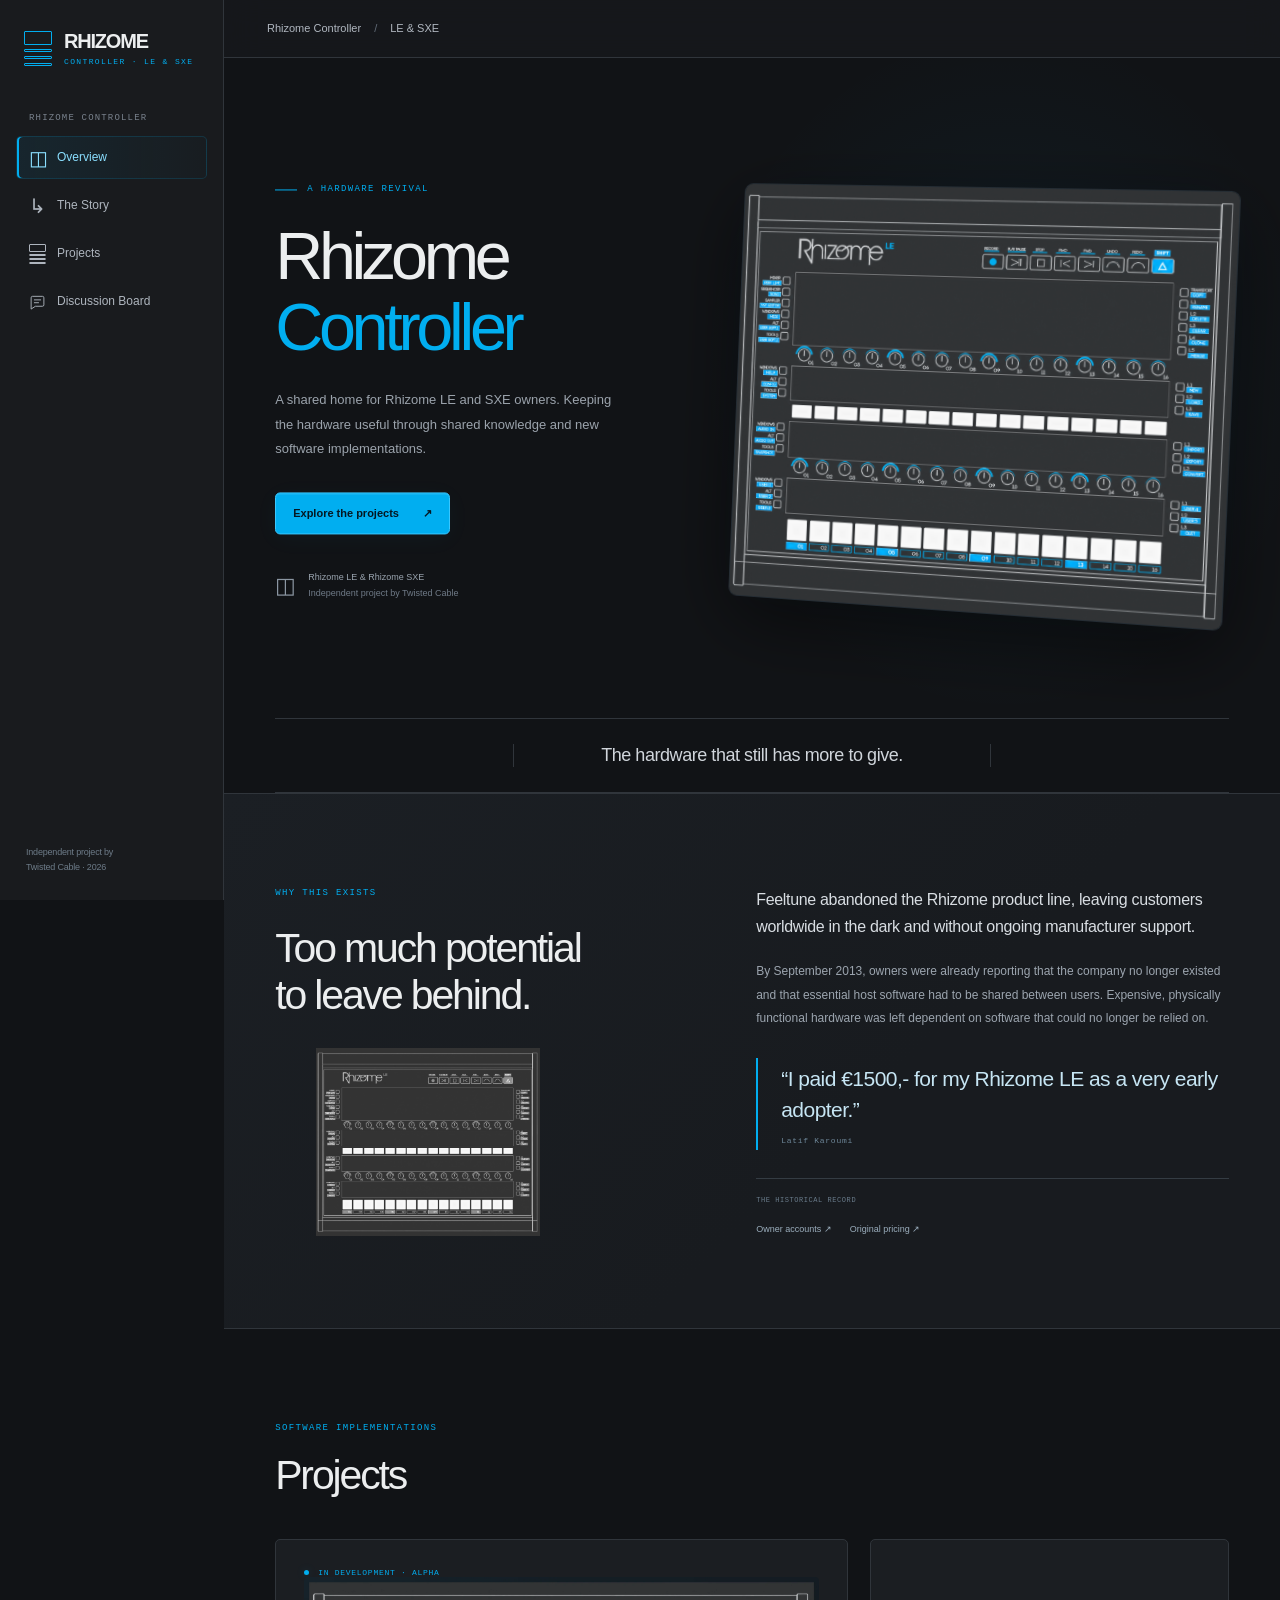
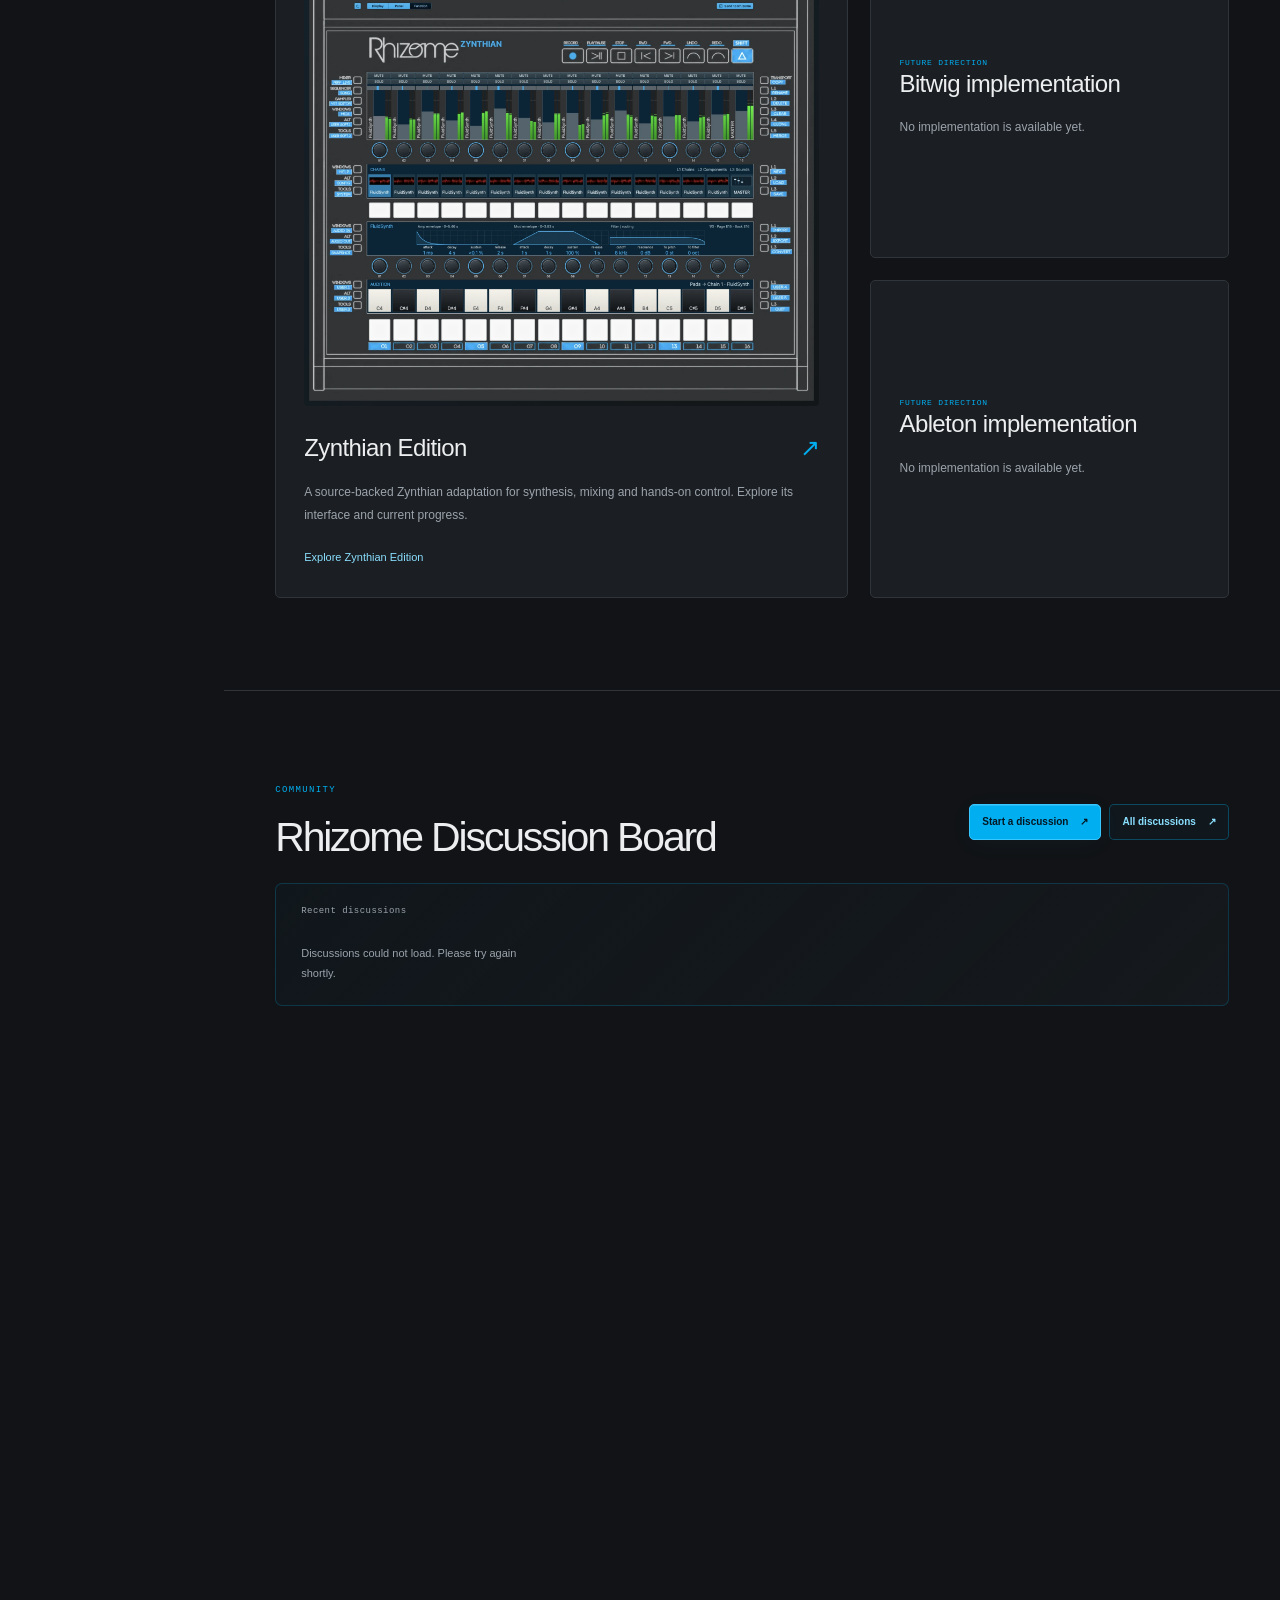
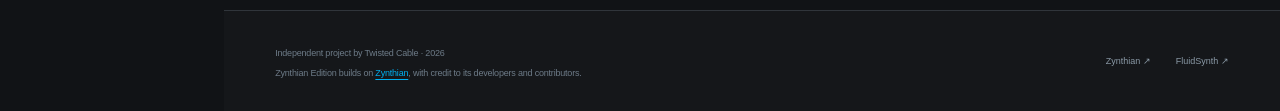
==== website/index.html @ 158aa325 "Publish corrected project and board names" ====
<!doctype html>
<html lang="en">
<head>
  <meta charset="utf-8">
  <meta name="viewport" content="width=device-width, initial-scale=1">
  <meta name="theme-color" content="#17191c">
  <meta name="description" content="A community for Feeltune Rhizome LE and SXE owners: hardware discoveries, discussions and new software projects, starting with Zynthian Edition.">
  <meta name="robots" content="index, follow, max-image-preview:large">
  <meta property="og:title" content="Rhizome Controller · LE &amp; SXE">
  <meta property="og:description" content="A community for Feeltune Rhizome LE and SXE owners: hardware discoveries, discussions and new software projects, starting with Zynthian Edition.">
  <meta property="og:url" content="https://eurikon.github.io/RhizomeController/">
  <meta property="og:site_name" content="Rhizome Controller">
  <meta property="og:type" content="website">
  <meta property="og:locale" content="en_GB">
  <meta property="og:image" content="https://eurikon.github.io/RhizomeController/assets/rhizome-panel-wireframe.png">
  <meta property="og:image:type" content="image/png">
  <meta property="og:image:width" content="1367">
  <meta property="og:image:height" content="1150">
  <meta property="og:image:alt" content="Rhizome LE panel drawing showing its four display windows and physical controls.">
  <meta name="twitter:card" content="summary_large_image">
  <meta name="twitter:title" content="Rhizome Controller · LE &amp; SXE">
  <meta name="twitter:description" content="A community for Feeltune Rhizome LE and SXE owners: hardware discoveries, discussions and new software projects, starting with Zynthian Edition.">
  <meta name="twitter:image" content="https://eurikon.github.io/RhizomeController/assets/rhizome-panel-wireframe.png">
  <meta name="twitter:image:alt" content="Rhizome LE panel drawing showing its four display windows and physical controls.">
  <link rel="canonical" href="https://eurikon.github.io/RhizomeController/">
  <link rel="icon" href="assets/favicon.svg" type="image/svg+xml">
  <link rel="stylesheet" href="site.css?v=compact-threads">
  <script src="site.js?v=community-review-2" defer></script>
  <script src="discussions.js?v=community-theme" defer></script>
  <title>Rhizome Controller | LE &amp; SXE</title>
  <script type="application/ld+json">
{
  "@context": "https://schema.org",
  "@graph": [
    {
      "@type": "Organization",
      "@id": "https://eurikon.github.io/RhizomeController/#publisher",
      "name": "Twisted Cable"
    },
    {
      "@type": "WebSite",
      "@id": "https://eurikon.github.io/RhizomeController/#website",
      "url": "https://eurikon.github.io/RhizomeController/",
      "name": "Rhizome Controller",
      "description": "An independent community for Rhizome LE and SXE owners.",
      "inLanguage": "en",
      "publisher": {
        "@id": "https://eurikon.github.io/RhizomeController/#publisher"
      },
      "sameAs": "https://github.com/Eurikon/RhizomeController"
    },
    {
      "@type": "CollectionPage",
      "@id": "https://eurikon.github.io/RhizomeController/#webpage",
      "url": "https://eurikon.github.io/RhizomeController/",
      "name": "Rhizome Controller · LE & SXE",
      "description": "A community for Feeltune Rhizome LE and SXE owners: hardware discoveries, discussions and new software projects, starting with Zynthian Edition.",
      "inLanguage": "en",
      "isPartOf": {
        "@id": "https://eurikon.github.io/RhizomeController/#website"
      },
      "primaryImageOfPage": {
        "@id": "https://eurikon.github.io/RhizomeController/#primary-image"
      },
      "about": [
        {
          "@type": "Thing",
          "name": "Rhizome LE"
        },
        {
          "@type": "Thing",
          "name": "Rhizome SXE"
        }
      ],
      "hasPart": {
        "@id": "https://eurikon.github.io/RhizomeController/projects/zynthian-edition/#webpage"
      }
    },
    {
      "@type": "ImageObject",
      "@id": "https://eurikon.github.io/RhizomeController/#primary-image",
      "url": "https://eurikon.github.io/RhizomeController/assets/rhizome-panel-wireframe.png",
      "width": 1367,
      "height": 1150,
      "caption": "Rhizome LE panel drawing showing its four display windows and physical controls."
    }
  ]
}
  </script>
</head>
<body>
  <a class="skip-link" href="#content">Skip to content</a>
  <aside class="sidebar">
    <a class="brand" href="#overview" aria-label="Rhizome Controller home">
      <span class="brand-symbol" aria-hidden="true"><i></i><i></i><i></i><i></i></span>
      <span><strong>RHIZOME</strong><small>CONTROLLER · LE &amp; SXE</small></span>
    </a>
    <span class="nav-label">RHIZOME CONTROLLER</span>
    <nav class="navigation" aria-label="Main navigation">
      <a href="#overview" class="active" aria-current="location"><span class="nav-icon" aria-hidden="true">◫</span>Overview</a>
      <a href="#story"><span class="nav-icon" aria-hidden="true">↳</span>The Story</a>
      <a href="#projects"><span class="nav-icon nav-displays" aria-hidden="true"><i></i><i></i><i></i><i></i></span>Projects</a>
      <a href="#discuss"><span class="nav-icon" aria-hidden="true"><svg viewBox="0 0 24 24" width="17" height="20" fill="none" stroke="currentColor" stroke-width="1.3"><path d="M5 4h14a2 2 0 0 1 2 2v10a2 2 0 0 1-2 2H9l-6 4V6a2 2 0 0 1 2-2Z"/><path d="M7 9h10M7 13h7"/></svg></span>Discussion Board</a>
    </nav>
    <div class="sidebar-bottom"><span><small>Independent project by<br>Twisted Cable · 2026</small></span></div>
  </aside>

  <div class="site-body">
    <header class="toolbar"><span class="breadcrumb"><span class="breadcrumb-name">Rhizome Controller</span><span>/</span> LE &amp; SXE</span></header>
    <main id="content">
      <section class="hero section" id="overview" aria-labelledby="hero-title">
        <div class="hero-copy">
          <p class="eyebrow"><span class="short-rule"></span>A HARDWARE REVIVAL</p>
          <h1 id="hero-title">Rhizome<br><span>Controller</span></h1>
          <p class="hero-detail">A shared home for Rhizome LE and SXE owners. Keeping the hardware useful through shared knowledge and new software implementations.</p>
          <div class="hero-actions"><a class="button button-primary" href="#projects">Explore the projects <span aria-hidden="true">↗</span></a></div>
          <div class="hero-platform"><span class="platform-mark" aria-hidden="true">◫</span><span>Rhizome LE &amp; Rhizome SXE<br><small>Independent project by Twisted Cable</small></span></div>
        </div>
        <div class="hero-visual"><div class="visual-orbit" aria-hidden="true"></div>
          <div class="device-shot"><img src="assets/rhizome-panel-wireframe.png" alt="Rhizome LE panel drawing with four display windows and physical controls" width="1367" height="1150" fetchpriority="high"></div>

        </div>
      </section>

      <div class="spec-strip"><div aria-hidden="true"></div><p>The hardware that still has more to give.</p><div aria-hidden="true"></div></div>

      <section class="section story-section" id="story" aria-labelledby="story-title">
        <div class="story-heading"><p class="eyebrow">WHY THIS EXISTS</p><h2 id="story-title">Too much potential<br>to leave behind.</h2><div class="story-wireframe"><img src="assets/rhizome-panel-wireframe.png" alt="Original Rhizome LE panel wireframe drawing" width="1367" height="1150" loading="lazy"></div></div>
        <div class="story-copy">
          <p class="story-lead">Feeltune abandoned the Rhizome product line, leaving customers worldwide in the dark and without ongoing manufacturer support.</p>
          <p>By September 2013, owners were already reporting that the company no longer existed and that essential host software had to be shared between users. Expensive, physically functional hardware was left dependent on software that could no longer be relied on.</p>
          <blockquote><p>“I paid €1500,- for my Rhizome LE as a very early adopter.”</p><cite>Latif Karoumi</cite></blockquote>


          <div class="story-sources"><span>THE HISTORICAL RECORD</span><a href="https://forum.ableton.com/viewtopic.php?t=192301" target="_blank" rel="noopener noreferrer">Owner accounts <span aria-hidden="true">↗</span></a><a href="https://www.synthtopia.com/content/2012/12/07/feeltune-rhizome-price-drops/" target="_blank" rel="noopener noreferrer">Original pricing <span aria-hidden="true">↗</span></a></div>
        </div>
      </section>

      <section class="section" id="projects" aria-labelledby="projects-title">
        <div class="section-heading"><div><p class="eyebrow">SOFTWARE IMPLEMENTATIONS</p><h2 id="projects-title">Projects</h2></div></div>
        <div class="project-cards">
          <a class="project-card current-project" href="projects/zynthian-edition/#overview"><span class="panel-label"><span class="status-dot"></span>IN DEVELOPMENT · ALPHA</span><img src="assets/rhizome-interface.webp" alt="Zynthian Edition interface running on the Rhizome panel" width="1920" height="1600" loading="lazy"><h3>Zynthian Edition <span aria-hidden="true">↗</span></h3><p>A source-backed Zynthian adaptation for synthesis, mixing and hands-on control. Explore its interface and current progress.</p><span class="text-link">Explore Zynthian Edition</span></a>
          <article class="project-card future-project"><span class="panel-label">FUTURE DIRECTION</span><h3>Bitwig implementation</h3><p>No implementation is available yet.</p></article>
          <article class="project-card future-project"><span class="panel-label">FUTURE DIRECTION</span><h3>Ableton implementation</h3><p>No implementation is available yet.</p></article>
        </div>
      </section>





      <section class="section discuss-section" id="discuss" aria-labelledby="discuss-title">
        <div class="section-heading"><div><p class="eyebrow">COMMUNITY</p><h2 id="discuss-title">Rhizome Discussion Board</h2></div><div class="discussion-actions"><a class="button button-primary" href="https://github.com/Eurikon/RhizomeController/discussions/new" target="_blank" rel="noopener noreferrer">Start a discussion <span aria-hidden="true">↗</span></a><a class="button discussion-browse" href="https://github.com/Eurikon/RhizomeController/discussions" target="_blank" rel="noopener noreferrer">All discussions <span aria-hidden="true">↗</span></a></div></div>
        <div class="discussion-panel">
          <aside class="discussion-topics" aria-label="Recent discussions"><h3>Recent discussions</h3><div class="discussion-list" role="group" aria-label="Choose a discussion"></div><p class="discussion-feed-status" role="status">Loading discussions…</p></aside>
          <article class="discussion-view" aria-labelledby="discussion-post-title" hidden>
            <header class="discussion-post-heading"><p class="discussion-category"></p><h3 id="discussion-post-title"></h3><p class="discussion-meta"></p><div class="discussion-post-actions"><button type="button" data-copy-discussion disabled>Copy link</button><a class="discussion-thread-link" href="https://github.com/Eurikon/RhizomeController/discussions/1" target="_blank" rel="noopener noreferrer">View on GitHub <span aria-hidden="true">↗</span></a><span class="discussion-copy-status" role="status" aria-live="polite"></span></div></header>
            <div class="discussion-post-body"></div>
            <p class="discussion-account">Read freely. Sign in with GitHub to comment or react.</p>
            <p class="discussion-status" role="status">Loading comments…</p>
            <div class="discussion-widget" data-discussion-widget hidden><div class="giscus" id="discussion-thread" aria-hidden="true"></div></div>
          </article>
        </div>
      </section>
    </main>
    <footer class="site-footer"><span><small>Independent project by Twisted Cable · 2026</small><small class="upstream-credit">Zynthian Edition builds on <a href="https://zynthian.org/" target="_blank" rel="noopener noreferrer">Zynthian</a>, with credit to its developers and contributors.</small></span><div><a href="https://zynthian.org/" target="_blank" rel="noopener noreferrer">Zynthian ↗</a><a href="https://www.fluidsynth.org/" target="_blank" rel="noopener noreferrer">FluidSynth ↗</a></div></footer>
  </div>
  <dialog class="image-dialog" aria-label="Rhizome LE panel drawing at full resolution"><div class="dialog-toolbar"><span>RHIZOME<sup class="model-mark"> LE</sup> / PANEL</span><button data-close-image aria-label="Close image">Close <span aria-hidden="true">×</span></button></div><div class="dialog-image"><img data-default-src="assets/rhizome-panel-wireframe.png" alt="Rhizome LE panel drawing" width="3840" height="3200"></div><p>Rhizome LE panel drawing</p></dialog>
</body>
</html>
---- website/site.css ----
@charset "UTF-8";
:root {
  color-scheme: dark;
  --blue: #01aef0;
  --blue-soft: #8adfff;
  --background: #111316;
  --sidebar: #191b1e;
  --surface: #1b1e22;
  --text: #eceeef;
  --muted: #9bA3ac;
  --line: #30353b;
  --rail-width: 224px;
  --mono: "SFMono-Regular", Consolas, "Liberation Mono", monospace;
  font: 15px/1.65 -apple-system, BlinkMacSystemFont, "Segoe UI", sans-serif;
  background: var(--background);
  color: var(--text);
  scroll-behavior: smooth;
  --anchor-offset: 73px;
}
* { box-sizing: border-box; }
body { margin: 0; }
a { color: inherit; text-decoration: none; }
button { color: inherit; font: inherit; cursor: pointer; }
button, a { -webkit-tap-highlight-color: transparent; }
button:focus-visible, a:focus-visible, summary:focus-visible { outline: 2px solid var(--blue); outline-offset: 6px; }
img { display: block; max-width: 100%; height: auto; }
p, h1, h2, h3 { margin: 0; }
.model-mark { position: relative; top: -.95em; font-size: max(6px, .4em); line-height: 0; vertical-align: baseline; color: var(--blue); font-weight: 600; letter-spacing: .02em; }
::selection { background: #01aef044; color: white; }
.skip-link { position: fixed; top: 10px; left: 20px; transform: translateY(-200%); z-index: 100; background: var(--blue); color: #06151c; padding: 8px 18px; }
.skip-link:focus { transform: translateY(0); }
.sidebar { position: fixed; inset: 0 auto 0 0; width: var(--rail-width); z-index: 20; background: var(--sidebar); border-right: 1px solid var(--line); display: flex; flex-direction: column; padding: 31px 16px 25px; }
.brand { --brand-height: 35px; display: flex; align-items: center; gap: 12px; padding: 0 8px; }
.brand > span:last-child { display: flex; flex-direction: column; justify-content: space-between; height: var(--brand-height); }
.brand strong { display: block; font-size: 20px; font-weight: 600; letter-spacing: -.06em; line-height: 1; }
.brand small { display: block; color: var(--blue); font: 8px/1 var(--mono); letter-spacing: .17em; }
.brand strong, .brand small { text-box-trim: trim-both; text-box-edge: cap alphabetic; }
.brand-symbol { width: 28px; height: var(--brand-height); display: flex; flex-direction: column; gap: 4px; flex: 0 0 auto; }
.brand-symbol i { height: 3px; border: 1px solid var(--blue); border-radius: 1px; }
.brand-symbol i:first-child { height: 14px; }
.nav-label { margin: 47px 13px 13px; color: #79828d; font: 9px var(--mono); letter-spacing: .13em; }
.navigation { display: flex; flex-direction: column; gap: 5px; }
.navigation a { display: flex; gap: 11px; align-items: center; min-height: 43px; padding: 0 12px; color: #aeb5be; font-size: 12px; border: 1px solid transparent; border-radius: 5px; transition: background .2s, color .2s, border-color .2s; }
.navigation a:hover { background: #ffffff05; color: white; }
.navigation a.active { border-color: #01aef027; background: linear-gradient(90deg, #01aef014, #01aef004); color: var(--blue-soft); box-shadow: inset 2px 0 var(--blue); }
.nav-icon { width: 17px; font-size: 20px; line-height: 1; text-align: center; font-weight: 300; }
.nav-displays { display: flex; flex-direction: column; gap: 2px; height: 20px; flex-shrink: 0; }
.nav-displays i { height: 2px; border: 1px solid currentColor; border-radius: 1px; }
.nav-displays i:first-child { height: 8px; }
.nav-icon svg { display: block; }
.sidebar-bottom { margin: auto 10px 0; padding-top: 25px; color: var(--text); }
.status-dot { display: inline-block; width: 5px; height: 5px; background: var(--blue); border-radius: 50%; flex-shrink: 0; box-shadow: 0 0 8px #01aef030; }
.site-body { margin-left: var(--rail-width); }
.toolbar { height: 58px; display: flex; align-items: center; justify-content: space-between; padding: 0 43px; border-bottom: 1px solid var(--line); background: #17191ce8; backdrop-filter: blur(18px); position: sticky; top: 0; z-index: 15; }
.breadcrumb { display: flex; align-items: center; gap: 13px; color: #b1b8c1; font-size: 11px; }
.breadcrumb > span { color: #626c78; }
.breadcrumb > .breadcrumb-name { color: inherit; white-space: nowrap; }
.preview-label { display: inline-flex; align-items: center; gap: 8px; border: 1px solid #01aef02b; border-radius: 4px; padding: 3px 9px; font: 9px/1.8 var(--mono); color: var(--blue-soft); white-space: nowrap; }
main { max-width: 1640px; margin: 0 auto; }
.section { padding: 92px clamp(32px, 4vw, 84px); scroll-margin-top: calc(var(--anchor-offset) - var(--anchor-inset, 0px)); }
.hero { display: grid; grid-template-columns: .95fr 1.15fr; gap: 30px; align-items: center; min-height: 660px; padding-top: 65px; padding-bottom: 70px; overflow: hidden; }
.hero-copy { transform: translateY(var(--hero-copy-offset, 0px)); }
.eyebrow { display: flex; align-items: center; gap: 10px; color: var(--blue); font: 9px/1.6 var(--mono); letter-spacing: .15em; font-weight: 500; }
.short-rule { width: 22px; height: 1px; background: var(--blue); }
h1 { font-size: clamp(49px, 5.2vw, 89px); font-weight: 520; letter-spacing: -.065em; line-height: 1.07; margin-top: 24px; }
h1 > span { color: var(--blue); }
.hero-detail { margin-top: 25px; color: var(--muted); font-size: 13px; line-height: 1.9; max-width: 340px; }
.hero-actions { display: flex; flex-wrap: wrap; align-items: center; gap: 22px; margin-top: 30px; }
.button { display: inline-flex; align-items: center; justify-content: center; gap: 24px; border-radius: 5px; padding: 11px 17px; font-size: 11px; font-weight: 600; transition: background .2s, box-shadow .2s; }
.button-primary { background: var(--blue); color: #051722; border: 1px solid #39c7ff; box-shadow: inset 0 1px 0 #ffffff22, 0 4px 24px #01aef00b; }
.button-primary:hover { background: #33c3fb; box-shadow: 0 4px 28px #01aef028; }
.hero-platform { display: flex; align-items: center; gap: 12px; color: #9aa4af; font-size: 9px; line-height: 1.7; margin-top: 36px; }
.hero-platform small { color: #6f7a87; font-size: 9px; }
.platform-mark { font-size: 22px; color: #8b96a2; line-height: 1; }
.hero-visual { position: relative; align-self: center; padding: 28px 0 0; min-width: 0; }
.visual-orbit { pointer-events: none; position: absolute; inset: -32% -12%; background: radial-gradient(ellipse at 55% 48%, #01aef010 0, transparent 63%); }
.device-shot { --resting-transform: perspective(1600px) rotateY(-12deg) rotateZ(2.5deg); display: block; width: 100%; border: 1px solid #505b6644; border-radius: 9px; padding: 0; background: #141b20; position: relative; box-shadow: 0 22px 80px #0008, 0 0 45px #01aef007; overflow: hidden; transform: var(--resting-transform); transition: transform .45s, border-color .3s; }
.device-shot:hover { transform: perspective(1600px) rotateY(0deg) rotateZ(0deg); border-color: #01aef060; }
.visual-caption { position: relative; display: flex; justify-content: space-between; align-items: center; margin-top: 26px; padding: 0 7px; font-size: 8px; color: #788491; gap: 12px; }
.capture-tag { display: flex; align-items: center; gap: 7px; font: 7px var(--mono); color: #9ca7b1; letter-spacing: .04em; }
.capture-tag .status-dot { width: 4px; height: 4px; }
.spec-strip { display: grid; grid-template-columns: minmax(0, 1fr) minmax(max-content, 2fr) minmax(0, 1fr); align-items: center; min-height: 75px; margin: 0 clamp(32px, 4vw, 84px); border-block: 1px solid var(--line); }
.spec-strip > div { height: 23px; }
.spec-strip > div:first-child { border-right: 1px solid var(--line); }
.spec-strip > div:last-child { border-left: 1px solid var(--line); }
.spec-strip p { padding-inline: clamp(18px, 2vw, 32px); color: #d0d5db; font-size: clamp(11px, 1.45vw, 18px); letter-spacing: -.025em; text-align: center; white-space: nowrap; }
.section-heading { display: flex; align-items: end; justify-content: space-between; gap: 35px; margin-bottom: 40px; }
h2 { font-size: clamp(30px, 3.2vw, 47px); letter-spacing: -.052em; line-height: 1.15; font-weight: 500; margin-top: 16px; }
.section-heading > p { font-size: 11px; color: #8c97a3; line-height: 1.9; max-width: 265px; }
.interface-layout { display: grid; grid-template-columns: 1.35fr 1fr; gap: 38px; align-items: center; }
.interface-image { padding: 14px; border: 1px solid #3b4651; border-radius: 9px; background: linear-gradient(140deg, #21282f, #13171b); box-shadow: 0 16px 50px #0004; }
.interface-image button { display: block; position: relative; width: 100%; background: none; border: 0; padding: 0; }
.interface-shot { display: block; position: relative; overflow: hidden; border-radius: 3px; }
.interface-dimmer { position: absolute; inset: 0; width: 100%; height: 100%; fill: #080c10; opacity: .76; pointer-events: none; }
.interface-dimmer[hidden] { display: none; }
.expand-label { display: flex; justify-content: space-between; align-items: center; color: #9ba9b7; font: 8px var(--mono); padding: 13px 0 0; }
.expand-label > span { color: var(--blue); font-size: 15px; }
.display-list { display: flex; flex-direction: column; gap: 8px; }
.display-choice { display: block; width: 100%; padding: 16px 18px; text-align: left; border: 1px solid var(--line); border-radius: 4px; background: transparent; transition: border-color .2s, background .2s; }
.display-choice:hover { border-color: #62798c; background: #ffffff03; }
.display-choice[aria-pressed="true"] { border-color: var(--blue); background: linear-gradient(100deg, #01aef011, #01aef003); }
.display-title { display: block; font-size: 17px; letter-spacing: -.025em; font-weight: 500; line-height: 1.4; }
.display-choice[aria-pressed="true"] .display-title { color: var(--blue-soft); }
h3 { font-size: 17px; letter-spacing: -.025em; font-weight: 500; line-height: 1.4; }
.display-copy { display: block; color: #8d99a5; font-size: 11px; line-height: 1.8; margin: 7px 0 10px; }
.detail-label { font: 7px/1.6 var(--mono); letter-spacing: .08em; color: #647a8d; }
.foundation-note { display: flex; gap: 20px; align-items: center; border: 1px solid #01aef023; background: linear-gradient(90deg, #01aef009, transparent); padding: 20px 25px; border-radius: 5px; margin-top: 34px; }
.foundation-symbol { font-size: 30px; font-weight: 300; color: var(--blue); }
.foundation-note p { color: #8d9aa6; font-size: 11px; line-height: 1.9; }
.foundation-note strong { color: #cbd4dc; font-weight: 500; }
.story-section { background: linear-gradient(135deg, #1b1f24, #181b1f 60%); border-block: 1px solid var(--line); display: grid; grid-template-columns: 1fr 1.15fr; gap: 70px; }
.story-heading { display: flex; flex-direction: column; width: fit-content; max-width: 100%; justify-self: start; min-width: 0; min-height: 0; }
.story-heading h2 { margin-top: 25px; }
.story-wireframe { position: relative; flex: 1 1 0; min-height: 0; margin-top: 28px; }
.story-wireframe img { position: absolute; inset: 0; width: 100%; height: 100%; object-fit: contain; filter: grayscale(1); }
.story-date { display: block; color: #667583; font: 8px var(--mono); letter-spacing: .06em; margin-top: 32px; }
.story-copy > p { font-size: 12px; color: #9ca5af; line-height: 1.95; margin-top: 20px; }
.story-copy > p.story-lead { margin-top: 0; font-size: 16px; color: #d8dde2; line-height: 1.7; letter-spacing: -.02em; }
blockquote { margin: 27px 0; padding: 5px 0 5px 23px; border-left: 2px solid var(--blue); }
blockquote p { font-size: 21px; color: #c6e5f3; letter-spacing: -.025em; line-height: 1.5; }
blockquote cite { display: block; color: #6e8799; font: 8px var(--mono); letter-spacing: .09em; margin-top: 10px; font-style: normal; }
.story-sources { margin-top: 28px; display: flex; gap: 18px; flex-wrap: wrap; align-items: center; border-top: 1px solid #343c43; padding-top: 17px; }
.story-sources > span { color: #697b8a; font: 7px var(--mono); width: 100%; letter-spacing: .08em; }
.story-sources a { color: #9baebd; font-size: 9px; }
.story-sources a:hover { color: var(--blue); }
main > .section:last-child { min-height: calc(100dvh - var(--anchor-offset) + var(--anchor-inset, 0px)); }
.status-section .section-heading { align-items: center; }
.status-grid { display: grid; grid-template-columns: 1fr 1fr; gap: 20px; }
.status-panel { padding: 29px 30px 24px; border: 1px solid #01aef036; border-radius: 7px; background: linear-gradient(135deg, #01aef007, #1a1e2280); }
.panel-label { display: flex; align-items: center; gap: 9px; color: var(--blue); font: 8px var(--mono); letter-spacing: .09em; }
.status-panel ul { padding: 0; margin: 19px 0 0; list-style: none; }
.status-panel li { border-bottom: 1px solid #ffffff09; padding: 9px 0; color: #9eabb7; font-size: 11px; }
.status-panel li:last-child { border: 0; }
.next-panel { border-color: #343d46; background: #1b1e2250; }
.next-panel .panel-label { color: #8293a1; }
.outline-dot { display: inline-block; width: 5px; height: 5px; border: 1px solid #7a8c9c; border-radius: 50%; }
.development-details { margin: 22px 0 0; padding: 0 30px; }
.development-details h3 { padding: 20px 0; font-size: 12px; font-weight: 400; letter-spacing: normal; color: #adb8c3; }
summary { cursor: pointer; list-style: none; display: flex; justify-content: space-between; align-items: center; padding: 20px 0; font-size: 12px; color: #adb8c3; gap: 20px; }
summary::-webkit-details-marker { display: none; }
summary > span { color: var(--blue); font-size: 19px; transition: transform .2s; }
details[open] summary > span { transform: rotate(45deg); }
details > div, .development-details > div { padding: 0 35px 23px 0; color: #8c9aa7; font-size: 11px; max-width: 760px; }
details > div p + p, .development-details > div p + p { margin-top: 12px; }
.inside-section { border-top: 1px solid var(--line); }
.inside-grid { display: grid; grid-template-columns: repeat(3, minmax(0, 1fr)); gap: 20px; }
.inside-photo { min-width: 0; margin: 0; overflow: hidden; border: 1px solid #35414c; border-radius: 7px; background: #171c21; }
.inside-photo button { display: block; width: 100%; padding: 0; border: 0; background: #0e1419; cursor: zoom-in; }
.inside-photo button:focus-visible { outline-offset: -3px; }
.inside-photo img { width: 100%; aspect-ratio: 4 / 3; object-fit: contain; }
.inside-photo figcaption { padding: 16px 18px; }
.inside-photo h3 { font-size: 14px; }
.inside-photo p { margin-top: 6px; color: #8c9aa7; font-size: 11px; }
.discuss-section { border-top: 1px solid var(--line); }
.discuss-section .section-heading { align-items: center; margin-bottom: 22px; }
.discussion-actions { display: flex; flex-wrap: wrap; align-items: center; gap: 8px; }
.discussion-actions .button { padding: 9px 12px; font-size: 10px; gap: 12px; }
.discussion-browse { border: 1px solid #01aef052; background: #01aef009; color: var(--blue-soft); white-space: nowrap; }
.discussion-browse:hover { background: #01aef018; }
.discussion-panel { display: grid; grid-template-columns: minmax(180px, .65fr) minmax(0, 1.7fr); gap: 28px; min-width: 0; padding: 22px 25px; border: 1px solid #01aef036; border-radius: 7px; background: linear-gradient(135deg, #01aef007, #1a1e2280); }
.discussion-topics { min-width: 0; }
.discussion-topics > h3 { color: #9ba3ac; font: 9px var(--mono); letter-spacing: .05em; margin-bottom: 12px; }
.discussion-list { display: flex; flex-direction: column; gap: 5px; }
.discussion-choice { width: 100%; padding: 10px 12px; border: 1px solid var(--line); border-radius: 5px; background: transparent; text-align: left; overflow-wrap: anywhere; }
.discussion-choice:hover { border-color: #62798c; background: #ffffff03; }
.discussion-choice[aria-pressed="true"] { border-color: var(--blue); background: linear-gradient(100deg, #01aef011, #01aef003); }
.discussion-choice-title { display: block; color: #cbd4dc; font-size: 12px; line-height: 1.6; }
.discussion-choice[aria-pressed="true"] .discussion-choice-title { color: var(--blue-soft); }
.discussion-choice-meta { display: flex; flex-wrap: wrap; justify-content: space-between; gap: 4px 8px; color: #8293a1; font-size: 9px; margin-top: 6px; }
.discussion-choice-category { color: var(--blue-soft); }
.discussion-choice-date { color: #788694; font: 8px/1.7 var(--mono); white-space: nowrap; }
.discussion-feed-status a { color: var(--blue-soft); text-decoration: underline; text-underline-offset: 3px; }
.discussion-feed-status { color: var(--muted); font-size: 11px; line-height: 1.8; margin-top: 16px; }
.discussion-view { min-width: 0; border-left: 1px solid var(--line); padding-left: 28px; }
.discussion-category { color: var(--blue); font: 9px var(--mono); letter-spacing: .04em; }
.discussion-post-heading h3 { font-size: 23px; line-height: 1.4; margin-top: 10px; overflow-wrap: anywhere; }
.discussion-post-actions { display: flex; align-items: center; flex-wrap: wrap; gap: 8px 15px; margin-top: 13px; }
.discussion-post-actions button { border: 1px solid #01aef044; background: #01aef009; border-radius: 4px; padding: 5px 9px; color: var(--blue-soft); font-size: 10px; }
.discussion-post-actions button:hover { background: #01aef018; }
.discussion-copy-status { color: #8293a1; font-size: 9px; }
.discussion-meta { font-size: 10px; color: #8293a1; margin-top: 10px; }
.discussion-post-body { margin: 20px 0 24px; font-size: 13px; line-height: 1.85; color: #b8c1cb; overflow-wrap: anywhere; }
.discussion-post-body > :first-child { margin-top: 0; }
.discussion-post-body p, .discussion-post-body ul, .discussion-post-body ol, .discussion-post-body pre, .discussion-post-body blockquote, .discussion-post-body details, .discussion-post-body table { margin: 15px 0; }
.discussion-post-body h1, .discussion-post-body h2, .discussion-post-body h3, .discussion-post-body h4, .discussion-post-body h5, .discussion-post-body h6 { color: #eceeef; font-size: 17px; line-height: 1.5; letter-spacing: -.02em; margin: 22px 0 10px; }
.discussion-post-body a { color: var(--blue-soft); text-decoration: underline; text-underline-offset: 3px; }
.discussion-post-body img { height: auto; max-width: 100%; border-radius: 4px; }
.discussion-post-body pre { overflow-x: auto; padding: 13px 15px; border: 1px solid var(--line); border-radius: 5px; background: #111316; }
.discussion-post-body code, .discussion-post-body kbd { font: 11px/1.7 var(--mono); }
.discussion-post-body blockquote { padding: 4px 0 4px 18px; }
.discussion-post-body blockquote p { font-size: inherit; color: inherit; letter-spacing: normal; }
.discussion-post-body table { display: block; overflow-x: auto; border-collapse: collapse; }
.discussion-post-body th, .discussion-post-body td { padding: 8px 12px; border: 1px solid var(--line); }
.discussion-post-body hr { border: 0; border-top: 1px solid var(--line); margin: 22px 0; }
.discussion-post-body summary { padding: 10px 0; }
.discussion-account { color: #8c9aa7; font-size: 11px; padding: 12px 0; border-block: 1px solid var(--line); }
.discussion-status { color: #adb8c3; font-size: 12px; padding: 25px 0; }
.discussion-widget { min-height: 280px; margin: 22px 0; }
.discussion-widget[hidden] { display: none; }
.discussion-widget .giscus { visibility: hidden; }
.discussion-widget[data-ready] .giscus { visibility: visible; }
.discussion-widget .giscus-frame { width: 100%; border: 0; }
.discussion-thread-link { display: inline-flex; align-items: center; gap: 12px; color: var(--blue-soft); font-size: 10px; }
.discussion-thread-link:hover { color: var(--blue); }
.upstream-credit a { color: var(--blue); text-decoration: underline; text-underline-offset: 3px; }
.site-footer { padding: 30px clamp(32px, 4vw, 84px); display: flex; justify-content: space-between; align-items: center; gap: 30px; border-top: 1px solid var(--line); background: #15171a; }
.site-footer > span, .sidebar-bottom > span { display: block; font-size: 10px; font-weight: 500; letter-spacing: -.02em; }
.site-footer b, .sidebar-bottom b { font: 7px var(--mono); color: var(--blue); letter-spacing: .05em; margin-left: 5px; }
.site-footer small, .sidebar-bottom small { display: block; font-size: 9px; color: #6d7b88; font-weight: 400; margin-top: 5px; }
.site-footer > div { display: flex; flex-wrap: wrap; gap: 25px; color: #8a99a6; font-size: 9px; }
.site-footer a:hover { color: var(--blue); }
.image-dialog { width: min(96vw, 1800px); max-width: none; max-height: 96dvh; background: #13171c; color: var(--text); border: 1px solid #405361; border-radius: 8px; padding: 0; box-shadow: 0 30px 100px #000b; }
.image-dialog::backdrop { background: #060a0eef; backdrop-filter: blur(10px); }
.dialog-toolbar { display: flex; justify-content: space-between; align-items: center; padding: 11px 20px; border-bottom: 1px solid #33404b; gap: 15px; }
.dialog-toolbar > span { font: 8px var(--mono); letter-spacing: .08em; color: #839bab; }
.dialog-toolbar button { display: inline-flex; gap: 14px; align-items: center; background: none; border: 0; color: #a8bac7; padding: 3px 0; font-size: 10px; }
.dialog-toolbar button > span { font-size: 20px; color: var(--blue); }
.dialog-image { max-height: calc(96dvh - 100px); overflow: auto; display: flex; justify-content: center; }
.dialog-image img { max-height: calc(96dvh - 100px); width: auto; object-fit: contain; }
.image-dialog > p { color: #6f8798; font: 8px/1.8 var(--mono); text-align: center; padding: 10px 15px; }
body.image-open { overflow: hidden; }
@media (min-width: 1700px) { .hero { min-height: 780px; } }
@media (max-width: 1180px) {
  :root { --rail-width: 196px; }
  .brand { gap: 9px; padding-inline: 2px; }
  .brand strong { font-size: 18px; }
  .brand small { font-size: 7px; }
  .sidebar { padding-inline: 12px; }
  .navigation a { font-size: 11px; padding-inline: 9px; gap: 9px; }
  .toolbar { padding-inline: 32px; }
  .hero { gap: 20px; min-height: 600px; }
  .hero-detail { font-size: 12px; }
  .hero-actions { gap: 18px; }
  .spec-strip { min-height: 72px; }
  .spec-strip > div { height: 20px; }
  .interface-layout { gap: 25px; }
  .display-choice { padding: 13px 15px; }
  .display-title { font-size: 15px; }
  .display-copy { font-size: 10px; }
  .story-section { gap: 40px; }
  .inside-grid { grid-template-columns: repeat(2, minmax(0, 1fr)); }
}
@media (max-width: 900px) {
  :root { --anchor-offset: 114px; }
  .sidebar { position: sticky; top: 0; width: 100%; height: auto; padding: 17px 24px 0; z-index: 30; border-right: 0; border-bottom: 1px solid var(--line); background: #191b1ef5; backdrop-filter: blur(18px); }
  .brand { --brand-height: 31px; padding: 0; gap: 11px; }
  .brand-symbol { width: 25px; gap: 3px; }
  .brand-symbol i:first-child { height: 13px; }
  .brand strong { font-size: 18px; }
  .brand small { font-size: 7px; }
  .nav-label, .sidebar-bottom, .nav-icon { display: none; }
  .navigation { flex-direction: row; gap: 20px; overflow: auto; margin-top: 13px; scrollbar-width: none; }
  .navigation a { border: 0; border-radius: 0; padding: 11px 0; font-size: 10px; min-height: 0; flex-shrink: 0; }
  .navigation a.active { background: none; box-shadow: inset 0 -2px var(--blue); }
  .site-body { margin: 0; }
  .toolbar { position: static; height: 43px; padding-inline: 26px; background: #15171a; }
  .breadcrumb { font-size: 9px; }
  .preview-label { font-size: 7px; }
  .hero { min-height: 590px; grid-template-columns: 1fr 1.12fr; padding-top: 45px; padding-bottom: 50px; }
  h1 { font-size: 62px; }
  .section { padding-inline: 30px; }
  .spec-strip { margin-inline: 30px; }
  .interface-layout { grid-template-columns: 1.25fr 1fr; }
  .hero-visual { padding-top: 0; }
  .hero-platform { margin-top: 25px; }
  .visual-caption { font-size: 7px; }
  .capture-tag { font-size: 6px; }
  .hero-actions { gap: 20px; }
  .button { padding: 10px 13px; gap: 17px; }
  .story-section { gap: 35px; }
  .site-footer { padding-inline: 30px; }
}
@media (max-width: 650px) {
  .sidebar { padding-inline: 20px; }
  .navigation { gap: 19px; }
  .navigation a { font-size: 9px; }
  .toolbar { padding-inline: 21px; }
  .hero { display: flex; flex-direction: column; align-items: stretch; gap: 40px; padding: 44px 25px 35px; }
  .hero-copy { transform: none; }
  .eyebrow { font-size: 8px; }
  h1 { font-size: clamp(51px, 13.9vw, 80px); margin-top: 20px; }
  .hero-detail { max-width: 410px; font-size: 12px; }
  .hero-actions { margin-top: 24px; gap: 23px; }
  .button { font-size: 10px; padding: 11px 14px; }
  .hero-platform { font-size: 8px; margin-top: 25px; }
  .hero-platform small { font-size: 8px; }
  .hero-visual { max-width: 530px; width: 100%; margin-inline: auto; padding-inline: 3px; }
  .device-shot { transform: none; border-color: #465665; }
  .device-shot:hover { transform: none; }
  .visual-caption { margin-top: 15px; padding-inline: 0; font-size: 7px; }
  .capture-tag { font-size: 6px; }
  .spec-strip { min-height: 141px; margin: 0 25px; }
  .spec-strip > div { height: 25px; }
  .section { padding: 65px 25px; }
  .hero.section { padding-top: 44px; padding-bottom: 35px; }
  .section-heading { display: block; margin-bottom: 28px; }
  h2 { font-size: 34px; margin-top: 15px; }
  .section-heading > p { font-size: 11px; margin-top: 19px; }
  .interface-layout { display: flex; flex-direction: column; gap: 30px; }
  .interface-image { padding: 10px; }
  .display-choice { padding: 18px; }
  .display-title { font-size: 17px; }
  .display-copy { font-size: 12px; }
  .detail-label { font-size: 7px; }
  .foundation-note { align-items: start; gap: 15px; padding: 18px; margin-top: 28px; }
  .foundation-symbol { font-size: 23px; line-height: 1.5; }
  .foundation-note p { font-size: 10px; }
  .story-section { display: block; }
  .story-wireframe { flex: none; aspect-ratio: 1367 / 1150; }
  .story-date { margin-top: 23px; }
  .story-copy { margin-top: 35px; }
  .story-copy > p { font-size: 12px; }
  .story-copy > p.story-lead { font-size: 16px; }
  blockquote p { font-size: 22px; }
  .status-section .section-heading > .preview-label { margin-top: 22px; }
  .status-grid { grid-template-columns: 1fr; gap: 16px; }
  .inside-grid { grid-template-columns: 1fr; }
  .discuss-section .discussion-actions { margin-top: 22px; }
  .discussion-panel { padding: 22px 18px; }
  .discussion-panel { grid-template-columns: 1fr; gap: 26px; }
  .discussion-view { border-left: 0; border-top: 1px solid var(--line); padding: 25px 0 0; }
  .status-panel { padding: 27px 24px 20px; }
  .development-details { padding: 0 24px; }
  .status-panel li { font-size: 11px; }
  .site-footer { padding: 27px 25px; align-items: start; flex-direction: column; gap: 22px; }
  .site-footer > div { gap: 25px; }
  .dialog-toolbar { padding-inline: 12px; }
  .dialog-toolbar > span { font-size: 7px; }
  .image-dialog > p { font-size: 7px; }
}
@media (prefers-reduced-motion: reduce) {
  :root { scroll-behavior: auto; }
  *, *::before, *::after { transition: none !important; animation: none !important; }
}

.hardware-cards { display: grid; grid-template-columns: repeat(2, minmax(0, 1fr)); gap: 22px; }
.hardware-cards h3 { font-size: 28px; margin-bottom: 18px; }
.hardware-cards p, .project-card p { color: var(--muted); font-size: 12px; line-height: 1.9; }
.hardware-cards .card-note { margin-top: 18px; font-size: 10px; }
.text-link { display: inline-block; color: var(--blue-soft); font-size: 11px; margin-top: 22px; }
.project-cards { display: grid; grid-template-columns: minmax(0, 1.6fr) minmax(0, 1fr); gap: 22px; }
.project-card { border: 1px solid var(--line); background: var(--surface); padding: 28px; border-radius: 5px; }
.project-card h3 { font-size: 24px; margin-bottom: 16px; }
.project-card h3 span { color: var(--blue); float: right; }
.current-project { grid-row: span 2; transition: border-color .2s; }
.current-project:hover { border-color: var(--blue); }
.current-project img { margin-bottom: 25px; border-radius: 4px; }
.future-project { display: flex; flex-direction: column; justify-content: center; }
@media (max-width: 650px) {
  .hardware-cards, .project-cards { grid-template-columns: minmax(0, 1fr); }
  .current-project { grid-row: auto; }
  .project-card { padding: 24px; }
}
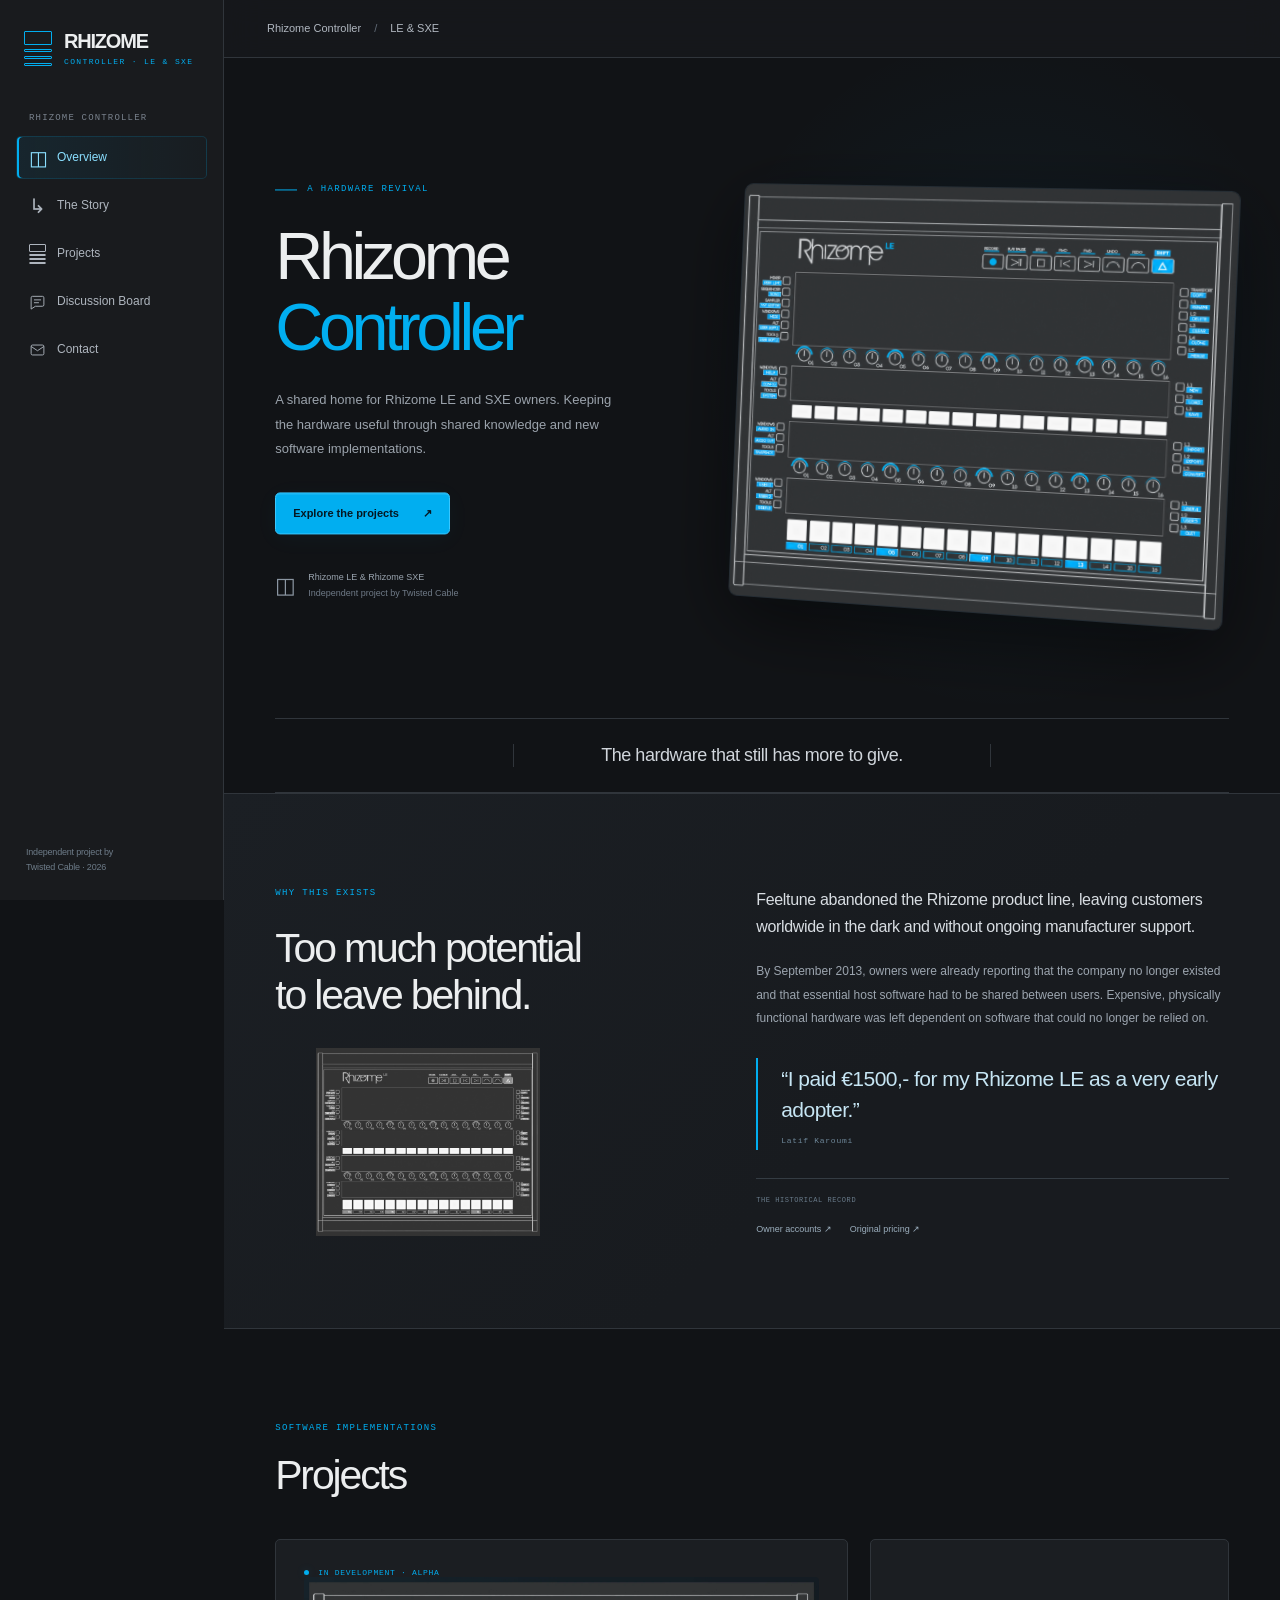
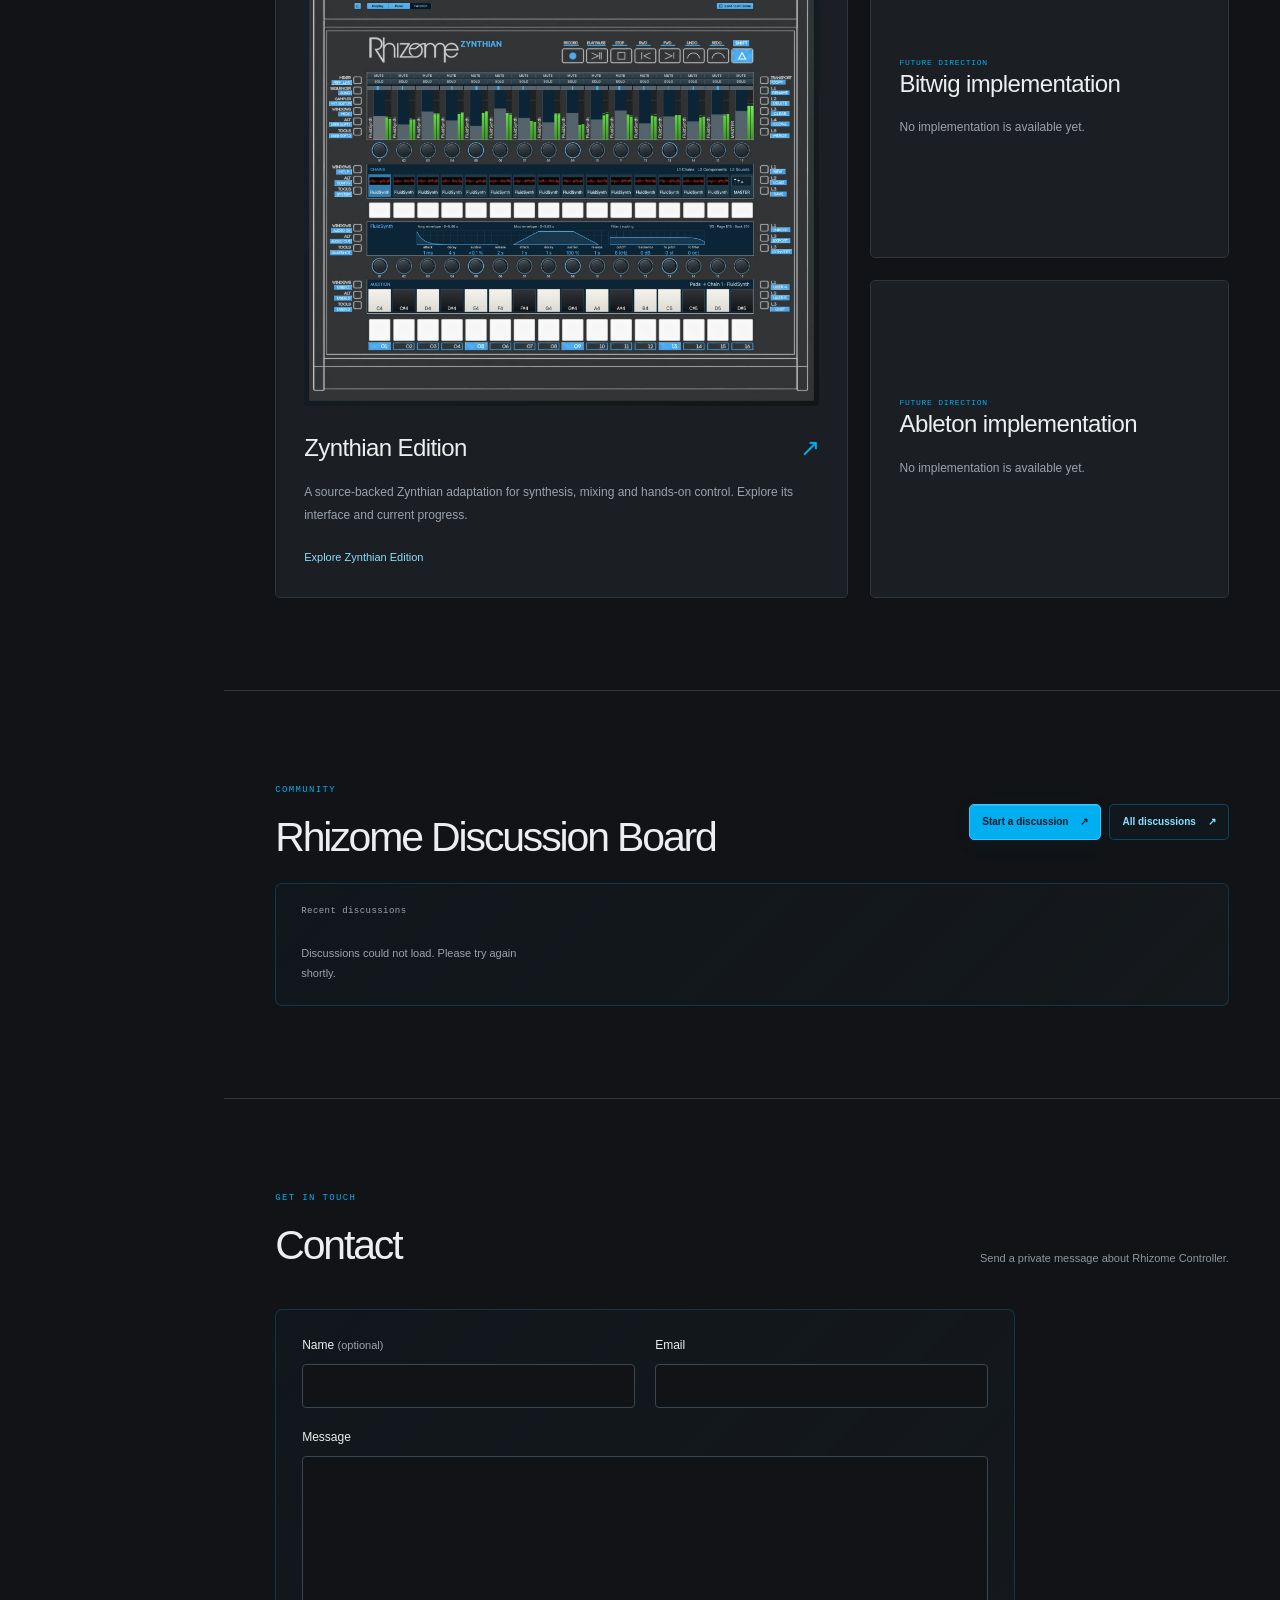
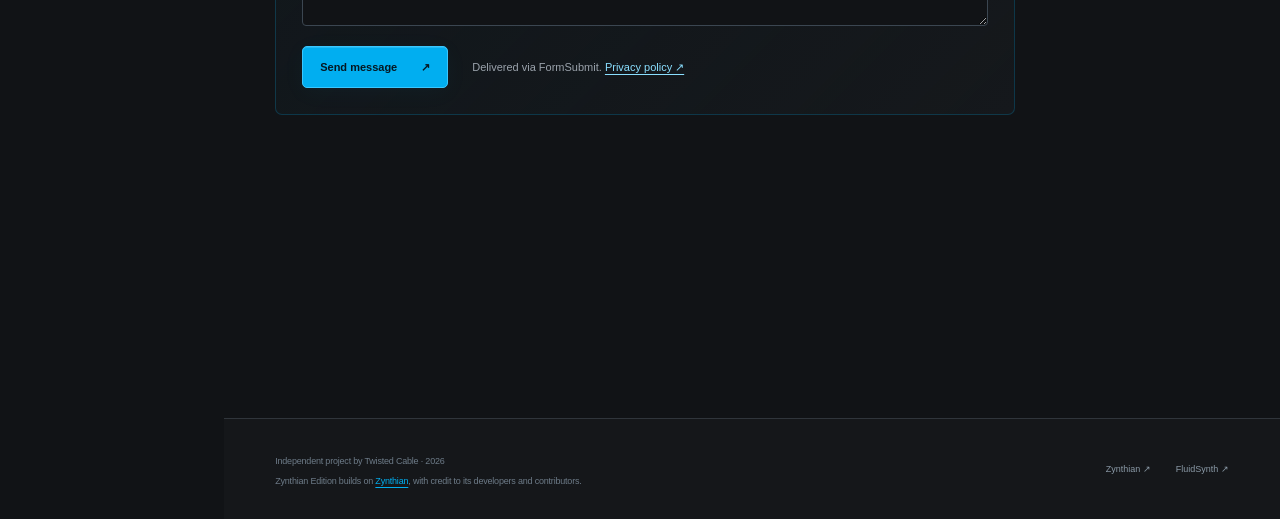
==== commit c58e36de: "Add contact form below discussion board" ====
--- a/website/index.html
+++ b/website/index.html
@@ -24,8 +24,8 @@
   <meta name="twitter:image:alt" content="Rhizome LE panel drawing showing its four display windows and physical controls.">
   <link rel="canonical" href="https://eurikon.github.io/RhizomeController/">
   <link rel="icon" href="assets/favicon.svg" type="image/svg+xml">
-  <link rel="stylesheet" href="site.css?v=compact-threads">
-  <script src="site.js?v=community-review-2" defer></script>
+  <link rel="stylesheet" href="site.css?v=contact-form">
+  <script src="site.js?v=contact-form" defer></script>
   <script src="discussions.js?v=community-theme" defer></script>
   <title>Rhizome Controller | LE &amp; SXE</title>
   <script type="application/ld+json">
@@ -101,6 +101,7 @@
       <a href="#story"><span class="nav-icon" aria-hidden="true">↳</span>The Story</a>
       <a href="#projects"><span class="nav-icon nav-displays" aria-hidden="true"><i></i><i></i><i></i><i></i></span>Projects</a>
       <a href="#discuss"><span class="nav-icon" aria-hidden="true"><svg viewBox="0 0 24 24" width="17" height="20" fill="none" stroke="currentColor" stroke-width="1.3"><path d="M5 4h14a2 2 0 0 1 2 2v10a2 2 0 0 1-2 2H9l-6 4V6a2 2 0 0 1 2-2Z"/><path d="M7 9h10M7 13h7"/></svg></span>Discussion Board</a>
+      <a href="#contact"><span class="nav-icon" aria-hidden="true"><svg viewBox="0 0 24 24" width="17" height="20" fill="none" stroke="currentColor" stroke-width="1.3"><rect x="3" y="5" width="18" height="14" rx="2"/><path d="m3 7 9 6 9-6"/></svg></span>Contact</a>
     </nav>
     <div class="sidebar-bottom"><span><small>Independent project by<br>Twisted Cable · 2026</small></span></div>
   </aside>
@@ -162,6 +163,23 @@
           </article>
         </div>
       </section>
+      <section class="section contact-section" id="contact" aria-labelledby="contact-title">
+        <div class="section-heading"><div><p class="eyebrow">GET IN TOUCH</p><h2 id="contact-title">Contact</h2></div><p>Send a private message about Rhizome Controller.</p></div>
+        <form class="contact-form" action="https://formsubmit.co/putt-tall-catnap@duck.com" method="POST">
+          <input type="hidden" name="_subject" value="Rhizome Controller — contact">
+          <input type="hidden" name="_next" value="https://eurikon.github.io/RhizomeController/?contact=sent#contact">
+          <input type="hidden" name="_url" value="https://eurikon.github.io/RhizomeController/#contact">
+          <input type="hidden" name="_captcha" value="true">
+          <input class="contact-trap" type="text" name="_honey" autocomplete="off" tabindex="-1" aria-hidden="true">
+          <div class="contact-fields">
+            <label class="contact-field" for="contact-name"><span>Name <small>(optional)</small></span><input id="contact-name" type="text" name="name" autocomplete="name" maxlength="100"></label>
+            <label class="contact-field" for="contact-email"><span>Email</span><input id="contact-email" type="email" name="email" autocomplete="email" maxlength="254" required></label>
+          </div>
+          <label class="contact-field" for="contact-message"><span>Message</span><textarea id="contact-message" name="message" rows="7" minlength="10" maxlength="5000" required></textarea></label>
+          <div class="contact-footer"><button class="button button-primary" type="submit">Send message <span aria-hidden="true">↗</span></button><p>Delivered via FormSubmit. <a href="https://formsubmit.co/privacy.pdf" target="_blank" rel="noopener noreferrer">Privacy policy ↗</a></p></div>
+          <p class="contact-status" role="status" hidden>Thank you. Your message has been submitted.</p>
+        </form>
+      </section>
     </main>
     <footer class="site-footer"><span><small>Independent project by Twisted Cable · 2026</small><small class="upstream-credit">Zynthian Edition builds on <a href="https://zynthian.org/" target="_blank" rel="noopener noreferrer">Zynthian</a>, with credit to its developers and contributors.</small></span><div><a href="https://zynthian.org/" target="_blank" rel="noopener noreferrer">Zynthian ↗</a><a href="https://www.fluidsynth.org/" target="_blank" rel="noopener noreferrer">FluidSynth ↗</a></div></footer>
   </div>
--- a/website/site.css
+++ b/website/site.css
@@ -151,7 +151,19 @@
 .inside-photo figcaption { padding: 16px 18px; }
 .inside-photo h3 { font-size: 14px; }
 .inside-photo p { margin-top: 6px; color: #8c9aa7; font-size: 11px; }
-.discuss-section { border-top: 1px solid var(--line); }
+.discuss-section, .contact-section { border-top: 1px solid var(--line); }
+.contact-form { max-width: 740px; padding: 26px; border: 1px solid #01aef036; border-radius: 7px; background: linear-gradient(135deg, #01aef007, #1a1e2280); }
+.contact-fields { display: grid; grid-template-columns: 1fr 1fr; gap: 20px; }
+.contact-field { display: flex; flex-direction: column; gap: 8px; margin-bottom: 20px; font-size: 12px; }
+.contact-field small { color: var(--muted); font-size: 11px; }
+.contact-field input, .contact-field textarea { width: 100%; min-width: 0; border: 1px solid #3b4651; border-radius: 4px; padding: 11px 12px; background: var(--background); color: var(--text); font: 13px/1.6 -apple-system, BlinkMacSystemFont, "Segoe UI", sans-serif; }
+.contact-field textarea { resize: vertical; min-height: 160px; }
+.contact-field input:focus-visible, .contact-field textarea:focus-visible { outline: 2px solid var(--blue); outline-offset: 3px; }
+.contact-trap { display: none; }
+.contact-footer { display: flex; flex-wrap: wrap; align-items: center; gap: 16px 24px; }
+.contact-footer p { color: var(--muted); font-size: 11px; }
+.contact-footer a { color: var(--blue-soft); text-decoration: underline; text-underline-offset: 3px; }
+.contact-status { margin-top: 18px; color: var(--blue-soft); font-size: 13px; }
 .discuss-section .section-heading { align-items: center; margin-bottom: 22px; }
 .discussion-actions { display: flex; flex-wrap: wrap; align-items: center; gap: 8px; }
 .discussion-actions .button { padding: 9px 12px; font-size: 10px; gap: 12px; }
@@ -316,6 +328,9 @@
   .status-grid { grid-template-columns: 1fr; gap: 16px; }
   .inside-grid { grid-template-columns: 1fr; }
   .discuss-section .discussion-actions { margin-top: 22px; }
+  .contact-form { padding: 22px 18px; }
+  .contact-fields { grid-template-columns: 1fr; gap: 0; }
+  .contact-field input, .contact-field textarea { font-size: 16px; }
   .discussion-panel { padding: 22px 18px; }
   .discussion-panel { grid-template-columns: 1fr; gap: 26px; }
   .discussion-view { border-left: 0; border-top: 1px solid var(--line); padding: 25px 0 0; }
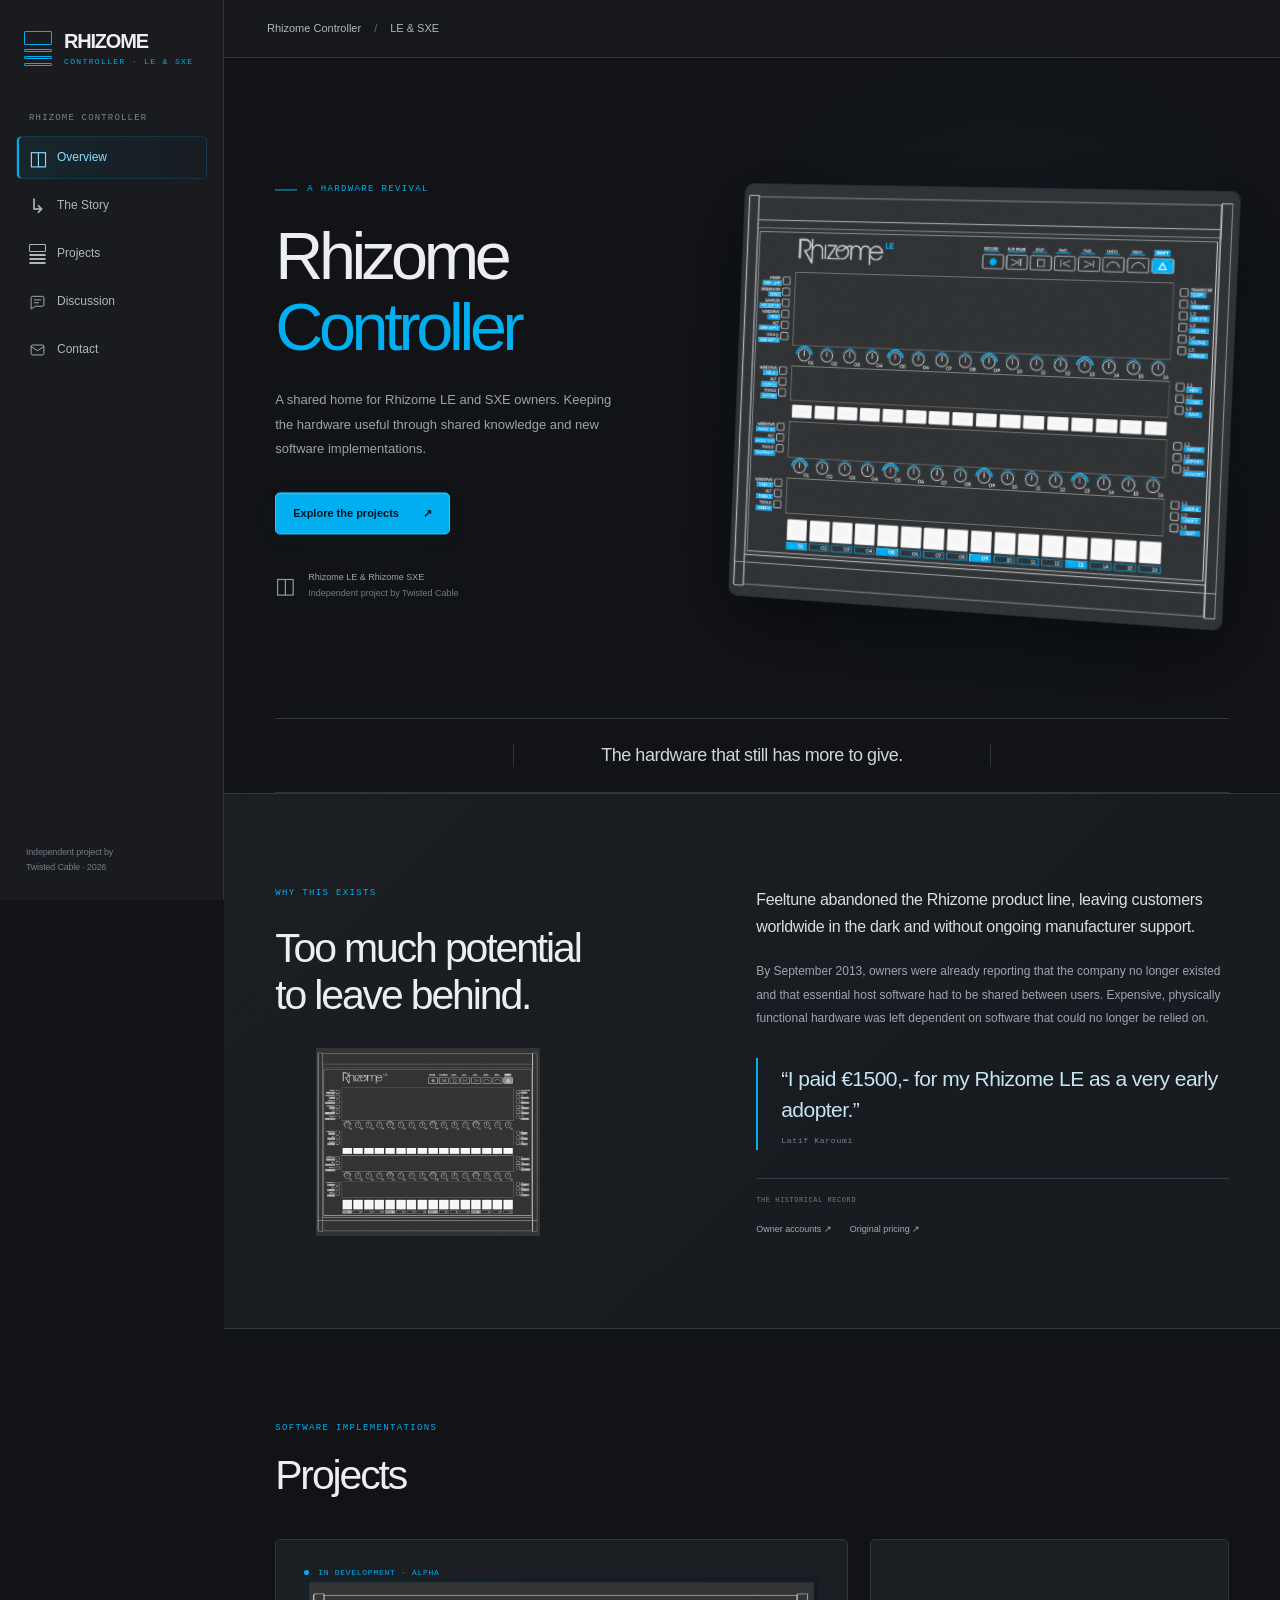
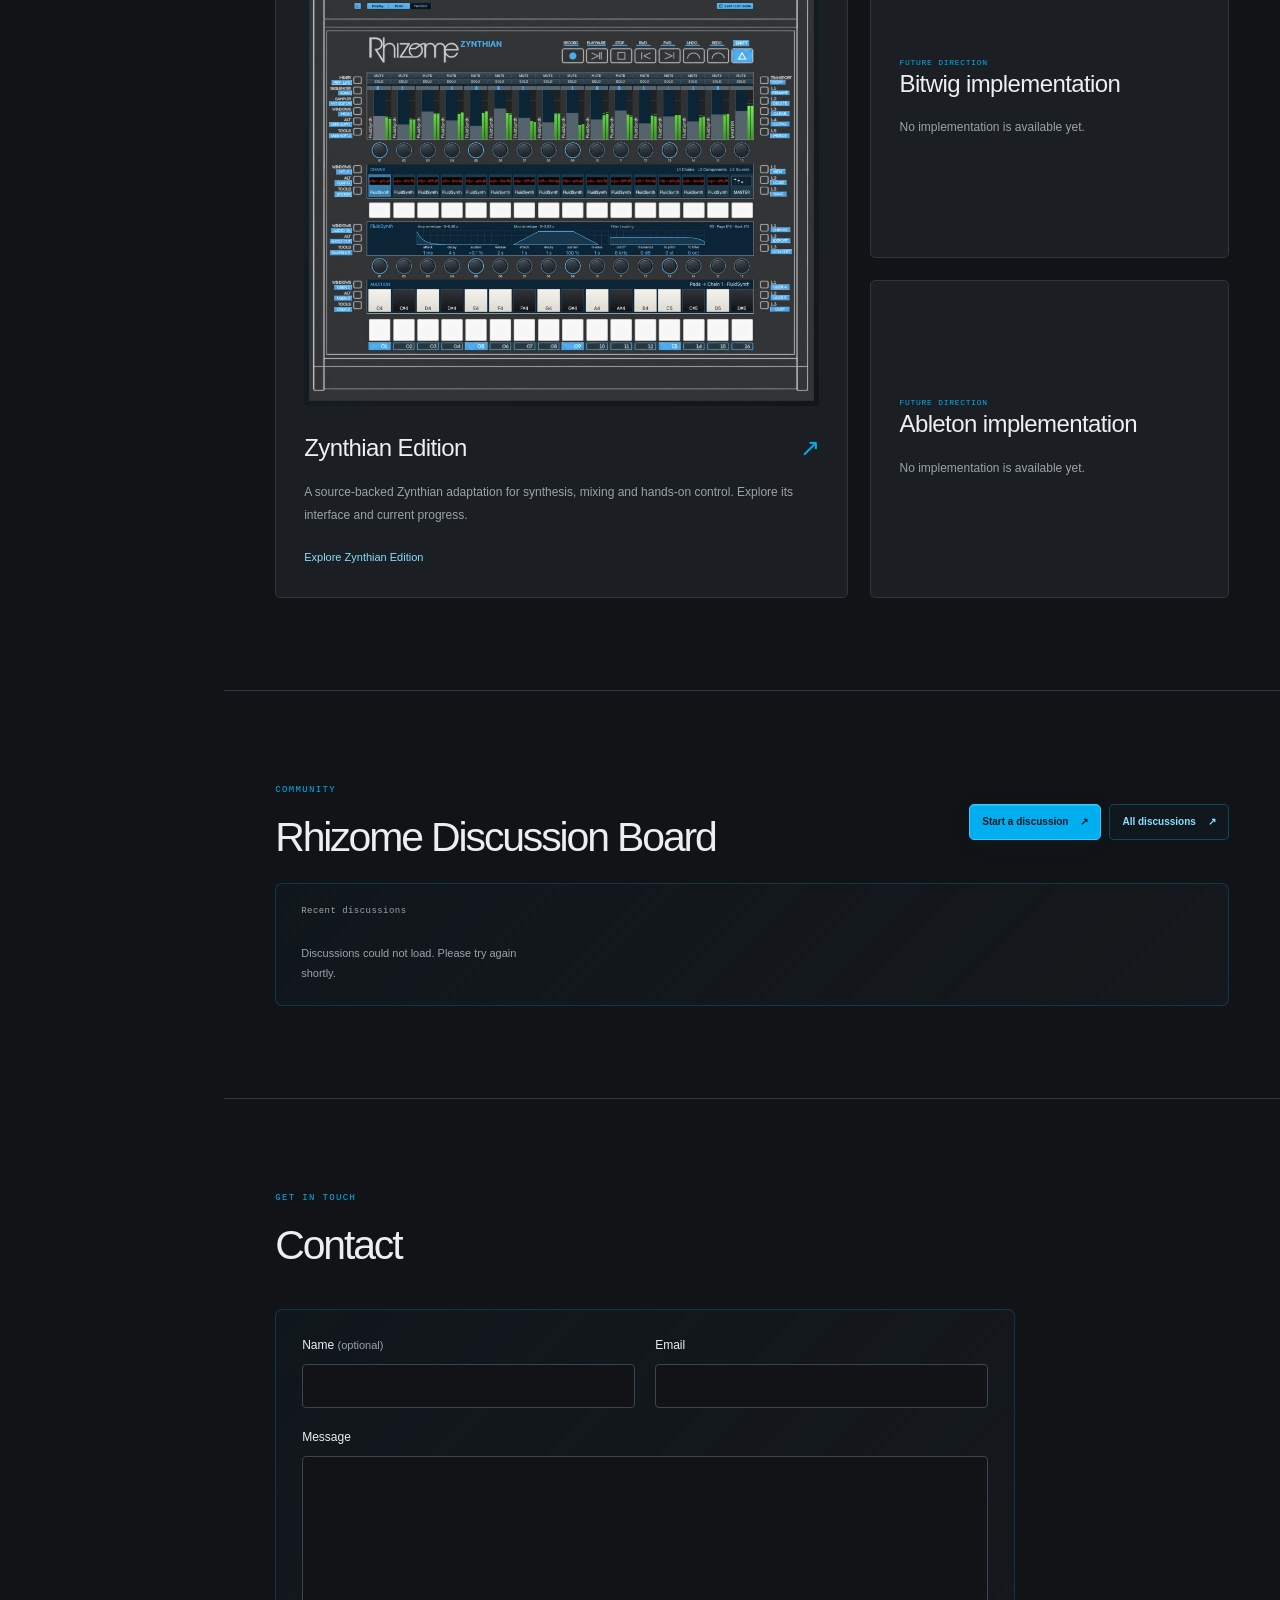
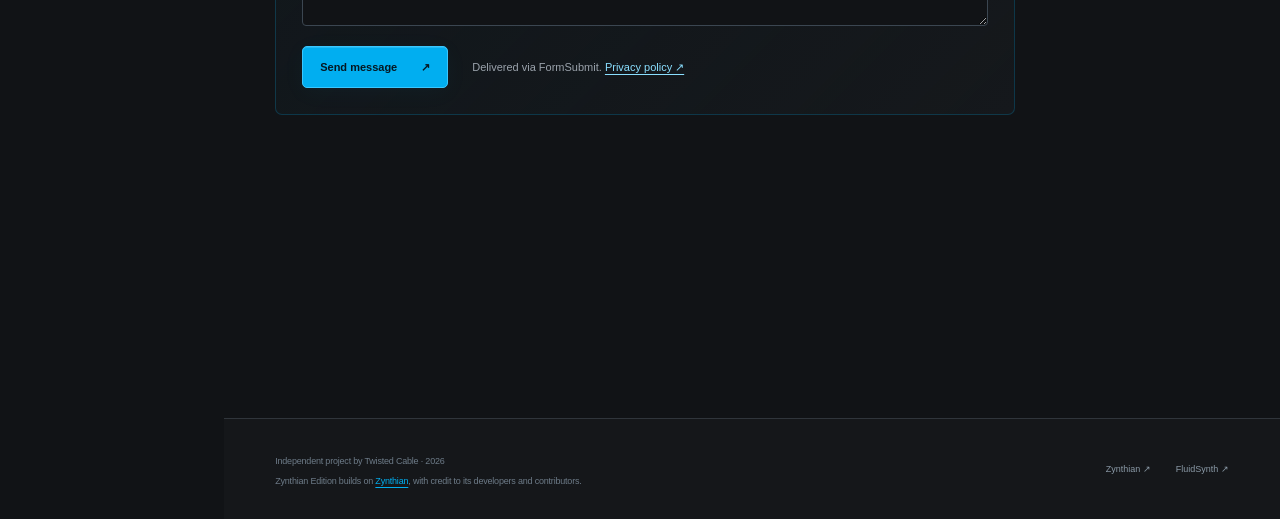
==== commit 257653b7: "Apply contact and sidebar corrections" ====
--- a/website/index.html
+++ b/website/index.html
@@ -100,7 +100,7 @@
       <a href="#overview" class="active" aria-current="location"><span class="nav-icon" aria-hidden="true">◫</span>Overview</a>
       <a href="#story"><span class="nav-icon" aria-hidden="true">↳</span>The Story</a>
       <a href="#projects"><span class="nav-icon nav-displays" aria-hidden="true"><i></i><i></i><i></i><i></i></span>Projects</a>
-      <a href="#discuss"><span class="nav-icon" aria-hidden="true"><svg viewBox="0 0 24 24" width="17" height="20" fill="none" stroke="currentColor" stroke-width="1.3"><path d="M5 4h14a2 2 0 0 1 2 2v10a2 2 0 0 1-2 2H9l-6 4V6a2 2 0 0 1 2-2Z"/><path d="M7 9h10M7 13h7"/></svg></span>Discussion Board</a>
+      <a href="#discuss"><span class="nav-icon" aria-hidden="true"><svg viewBox="0 0 24 24" width="17" height="20" fill="none" stroke="currentColor" stroke-width="1.3"><path d="M5 4h14a2 2 0 0 1 2 2v10a2 2 0 0 1-2 2H9l-6 4V6a2 2 0 0 1 2-2Z"/><path d="M7 9h10M7 13h7"/></svg></span>Discussion</a>
       <a href="#contact"><span class="nav-icon" aria-hidden="true"><svg viewBox="0 0 24 24" width="17" height="20" fill="none" stroke="currentColor" stroke-width="1.3"><rect x="3" y="5" width="18" height="14" rx="2"/><path d="m3 7 9 6 9-6"/></svg></span>Contact</a>
     </nav>
     <div class="sidebar-bottom"><span><small>Independent project by<br>Twisted Cable · 2026</small></span></div>
@@ -164,8 +164,8 @@
         </div>
       </section>
       <section class="section contact-section" id="contact" aria-labelledby="contact-title">
-        <div class="section-heading"><div><p class="eyebrow">GET IN TOUCH</p><h2 id="contact-title">Contact</h2></div><p>Send a private message about Rhizome Controller.</p></div>
-        <form class="contact-form" action="https://formsubmit.co/putt-tall-catnap@duck.com" method="POST">
+        <div class="section-heading"><div><p class="eyebrow">GET IN TOUCH</p><h2 id="contact-title">Contact</h2></div></div>
+        <form class="contact-form" action="https://formsubmit.co/5e30ff03543e5c9215ff8f3fa2e92184" method="POST">
           <input type="hidden" name="_subject" value="Rhizome Controller — contact">
           <input type="hidden" name="_next" value="https://eurikon.github.io/RhizomeController/?contact=sent#contact">
           <input type="hidden" name="_url" value="https://eurikon.github.io/RhizomeController/#contact">
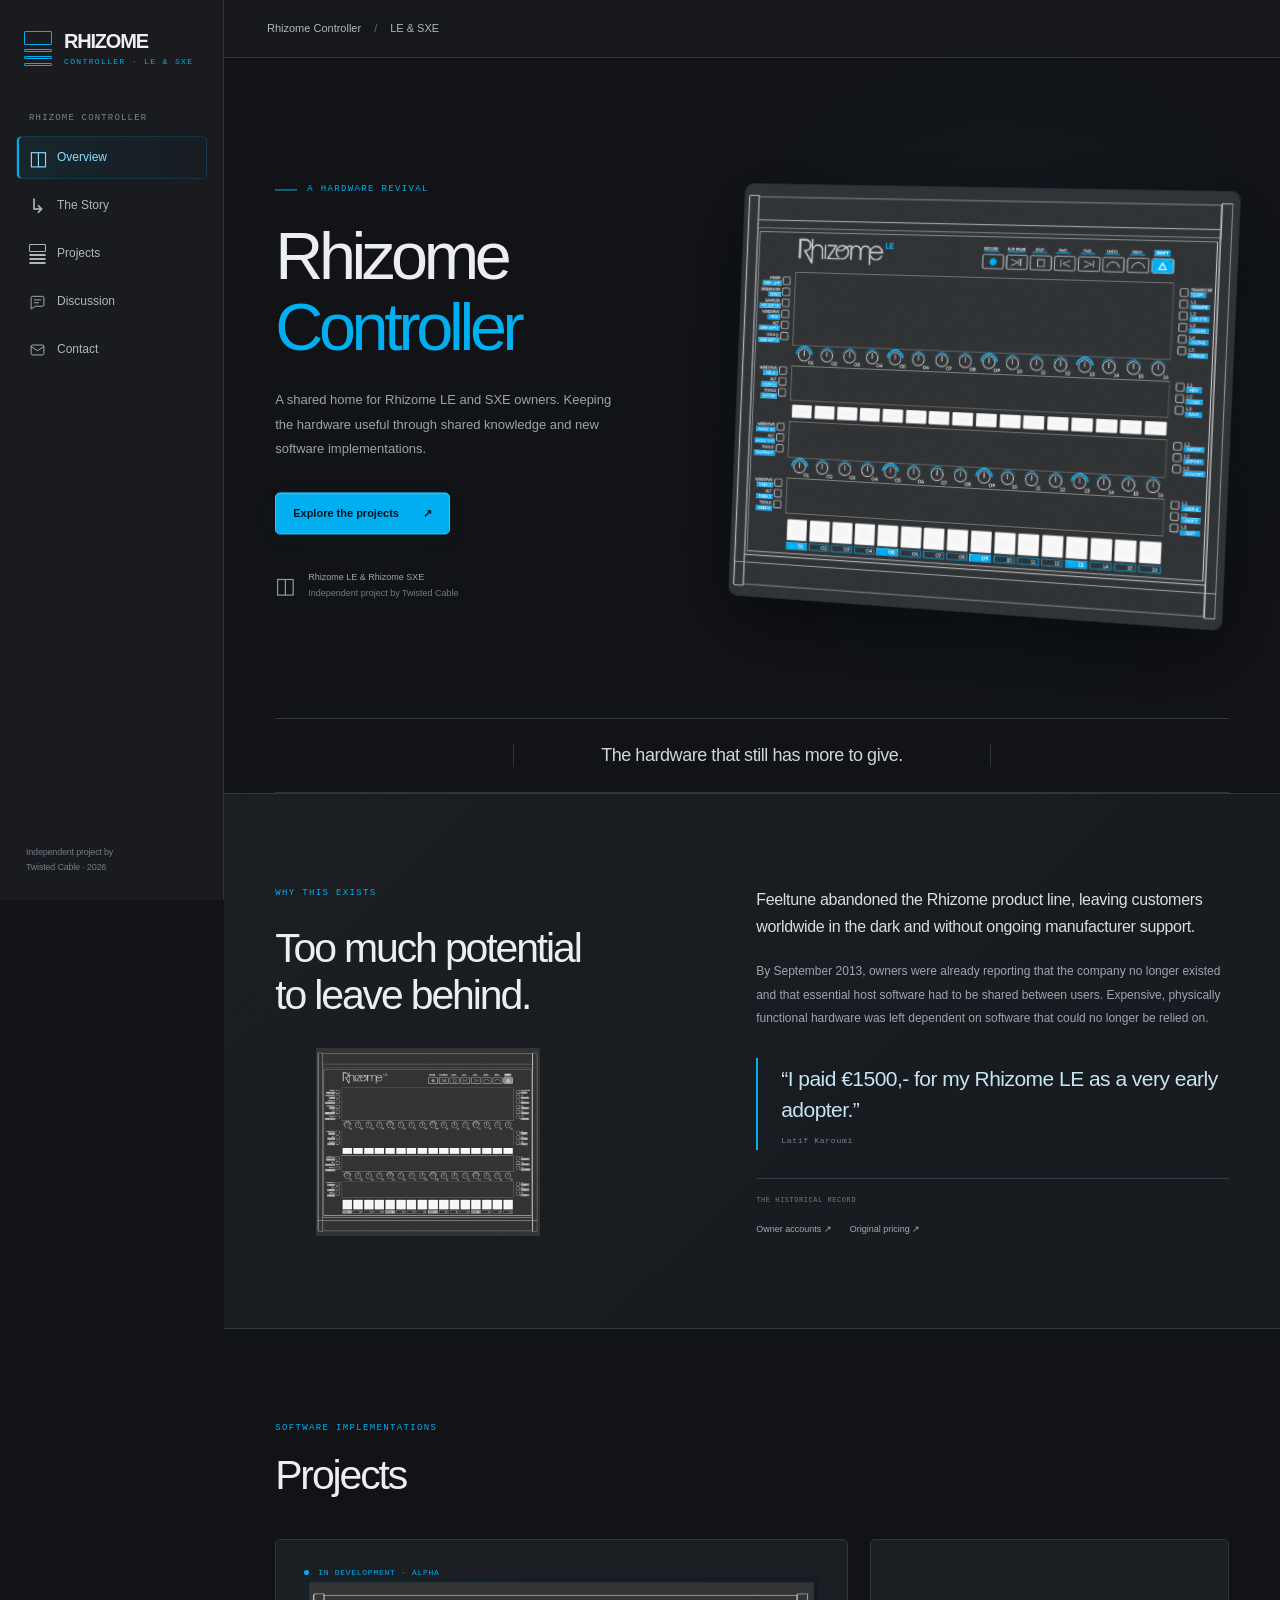
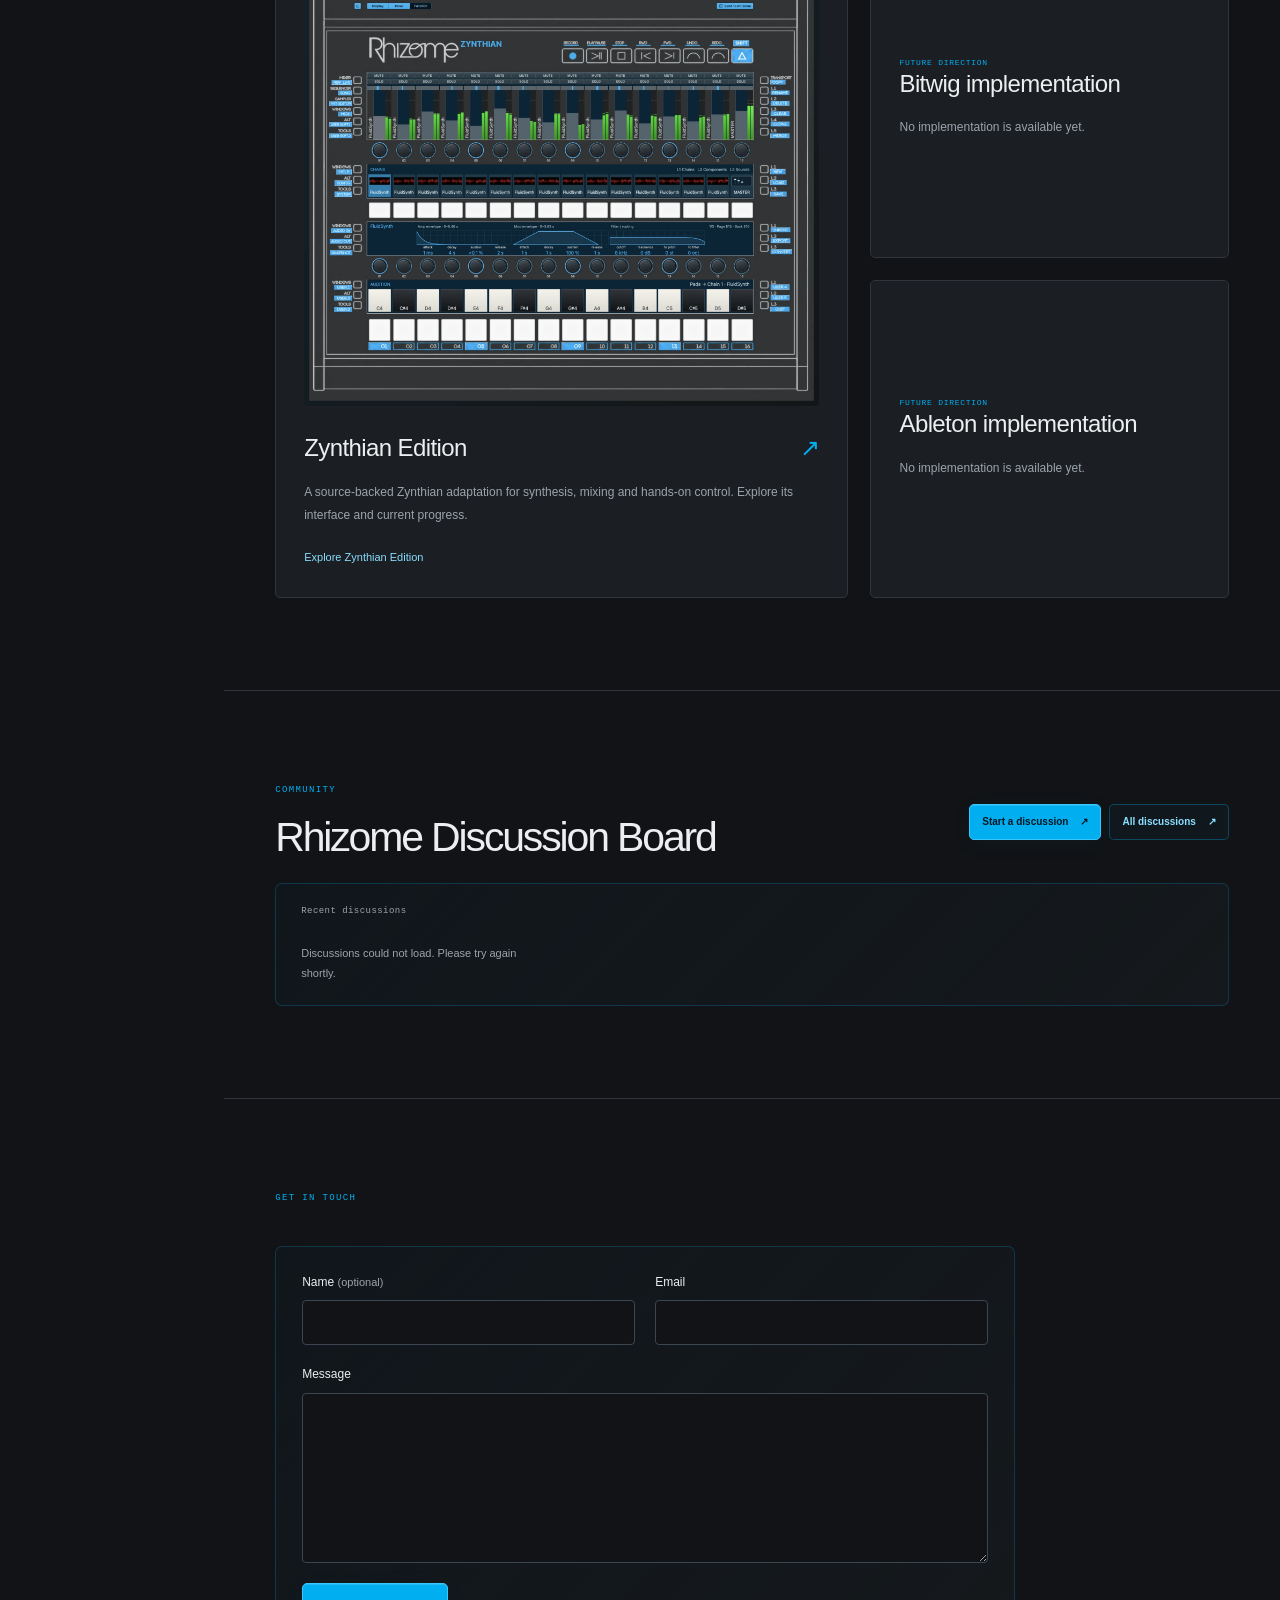
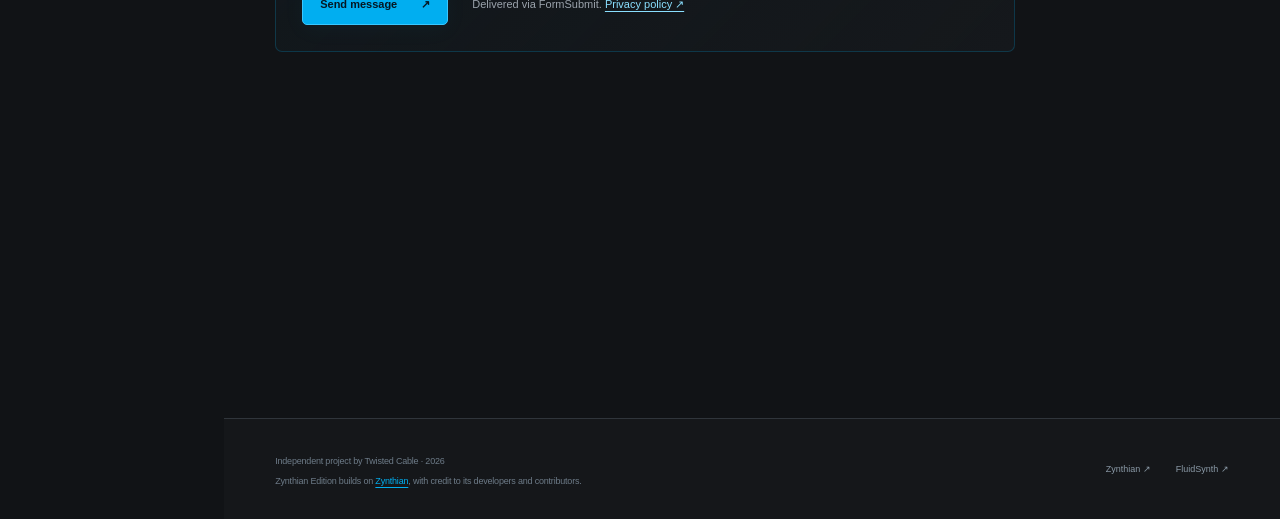
==== commit 7ff1da45: "Remove contact section title" ====
--- a/website/index.html
+++ b/website/index.html
@@ -24,7 +24,7 @@
   <meta name="twitter:image:alt" content="Rhizome LE panel drawing showing its four display windows and physical controls.">
   <link rel="canonical" href="https://eurikon.github.io/RhizomeController/">
   <link rel="icon" href="assets/favicon.svg" type="image/svg+xml">
-  <link rel="stylesheet" href="site.css?v=contact-form">
+  <link rel="stylesheet" href="site.css?v=contact-label">
   <script src="site.js?v=contact-form" defer></script>
   <script src="discussions.js?v=community-theme" defer></script>
   <title>Rhizome Controller | LE &amp; SXE</title>
@@ -164,7 +164,7 @@
         </div>
       </section>
       <section class="section contact-section" id="contact" aria-labelledby="contact-title">
-        <div class="section-heading"><div><p class="eyebrow">GET IN TOUCH</p><h2 id="contact-title">Contact</h2></div></div>
+        <div class="section-heading"><h2 class="eyebrow" id="contact-title">GET IN TOUCH</h2></div>
         <form class="contact-form" action="https://formsubmit.co/5e30ff03543e5c9215ff8f3fa2e92184" method="POST">
           <input type="hidden" name="_subject" value="Rhizome Controller — contact">
           <input type="hidden" name="_next" value="https://eurikon.github.io/RhizomeController/?contact=sent#contact">
--- a/website/site.css
+++ b/website/site.css
@@ -152,6 +152,7 @@
 .inside-photo h3 { font-size: 14px; }
 .inside-photo p { margin-top: 6px; color: #8c9aa7; font-size: 11px; }
 .discuss-section, .contact-section { border-top: 1px solid var(--line); }
+.contact-section .eyebrow { margin: 0; }
 .contact-form { max-width: 740px; padding: 26px; border: 1px solid #01aef036; border-radius: 7px; background: linear-gradient(135deg, #01aef007, #1a1e2280); }
 .contact-fields { display: grid; grid-template-columns: 1fr 1fr; gap: 20px; }
 .contact-field { display: flex; flex-direction: column; gap: 8px; margin-bottom: 20px; font-size: 12px; }
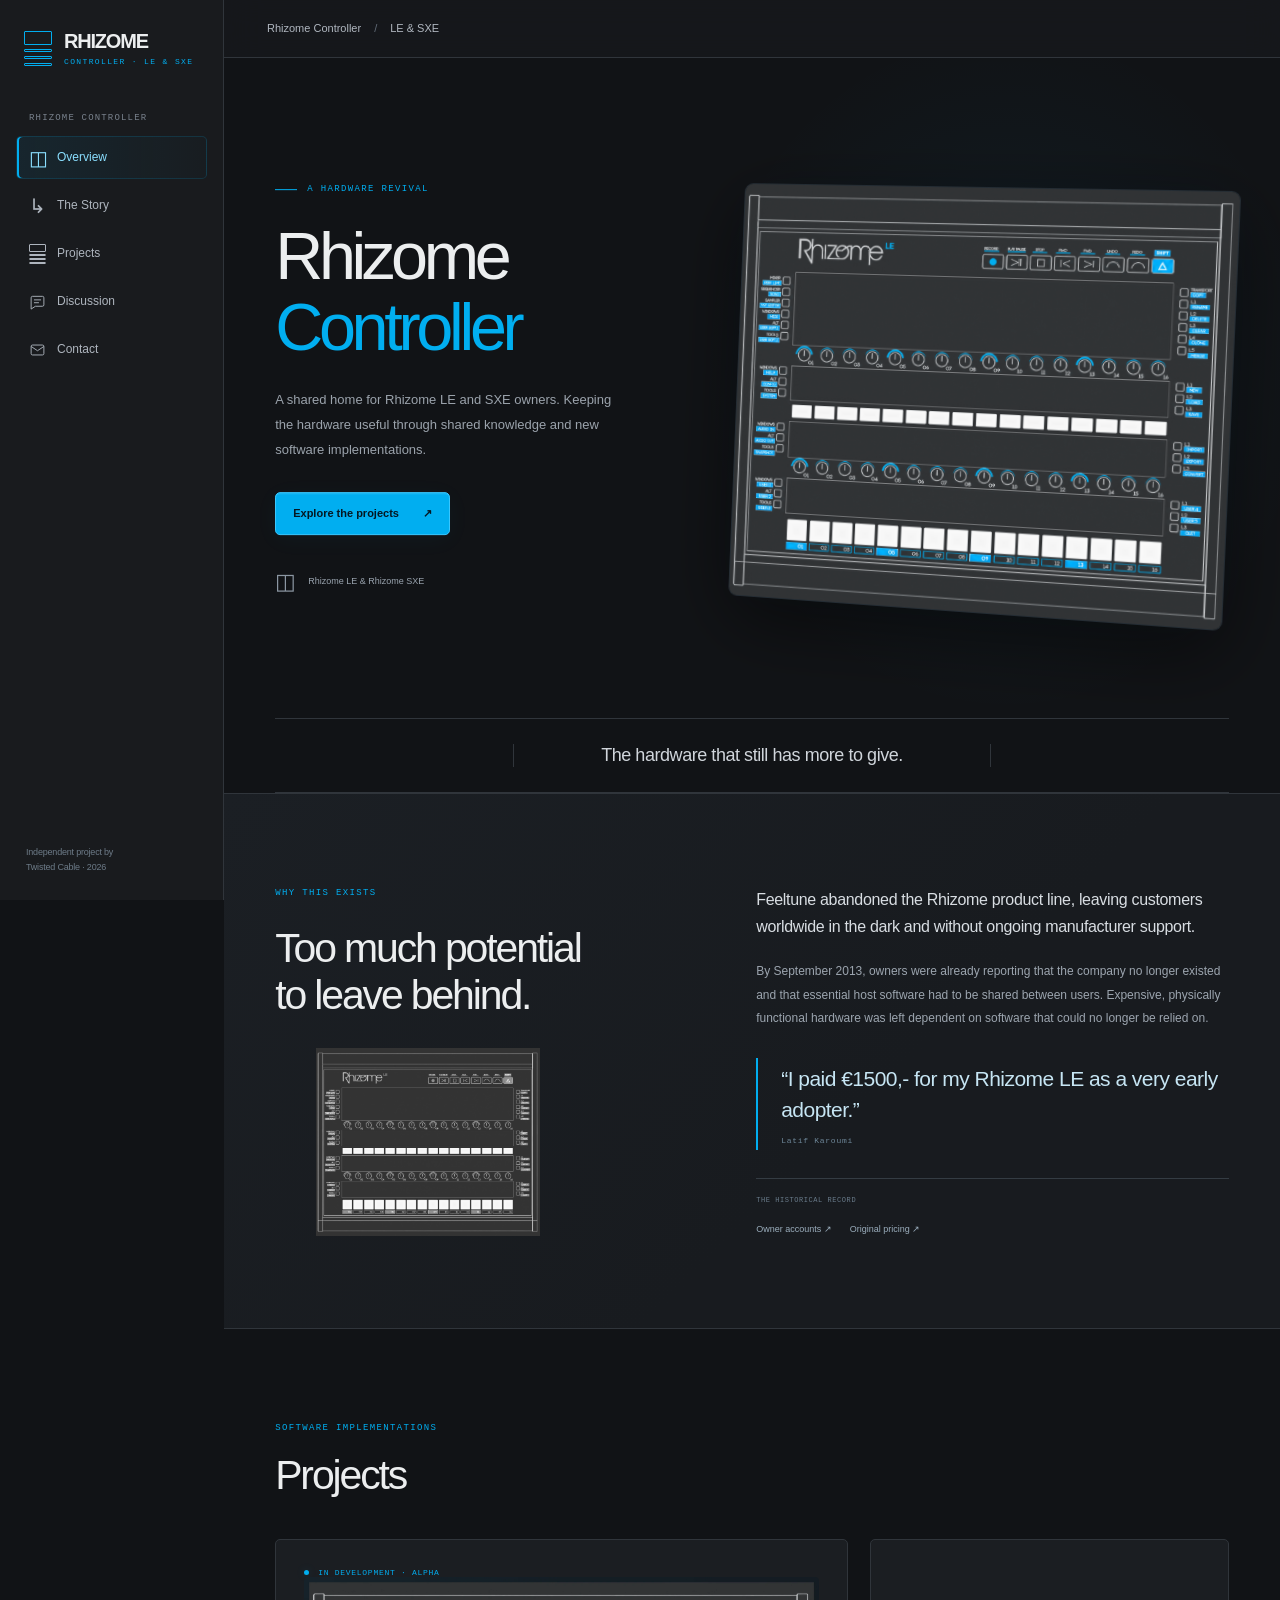
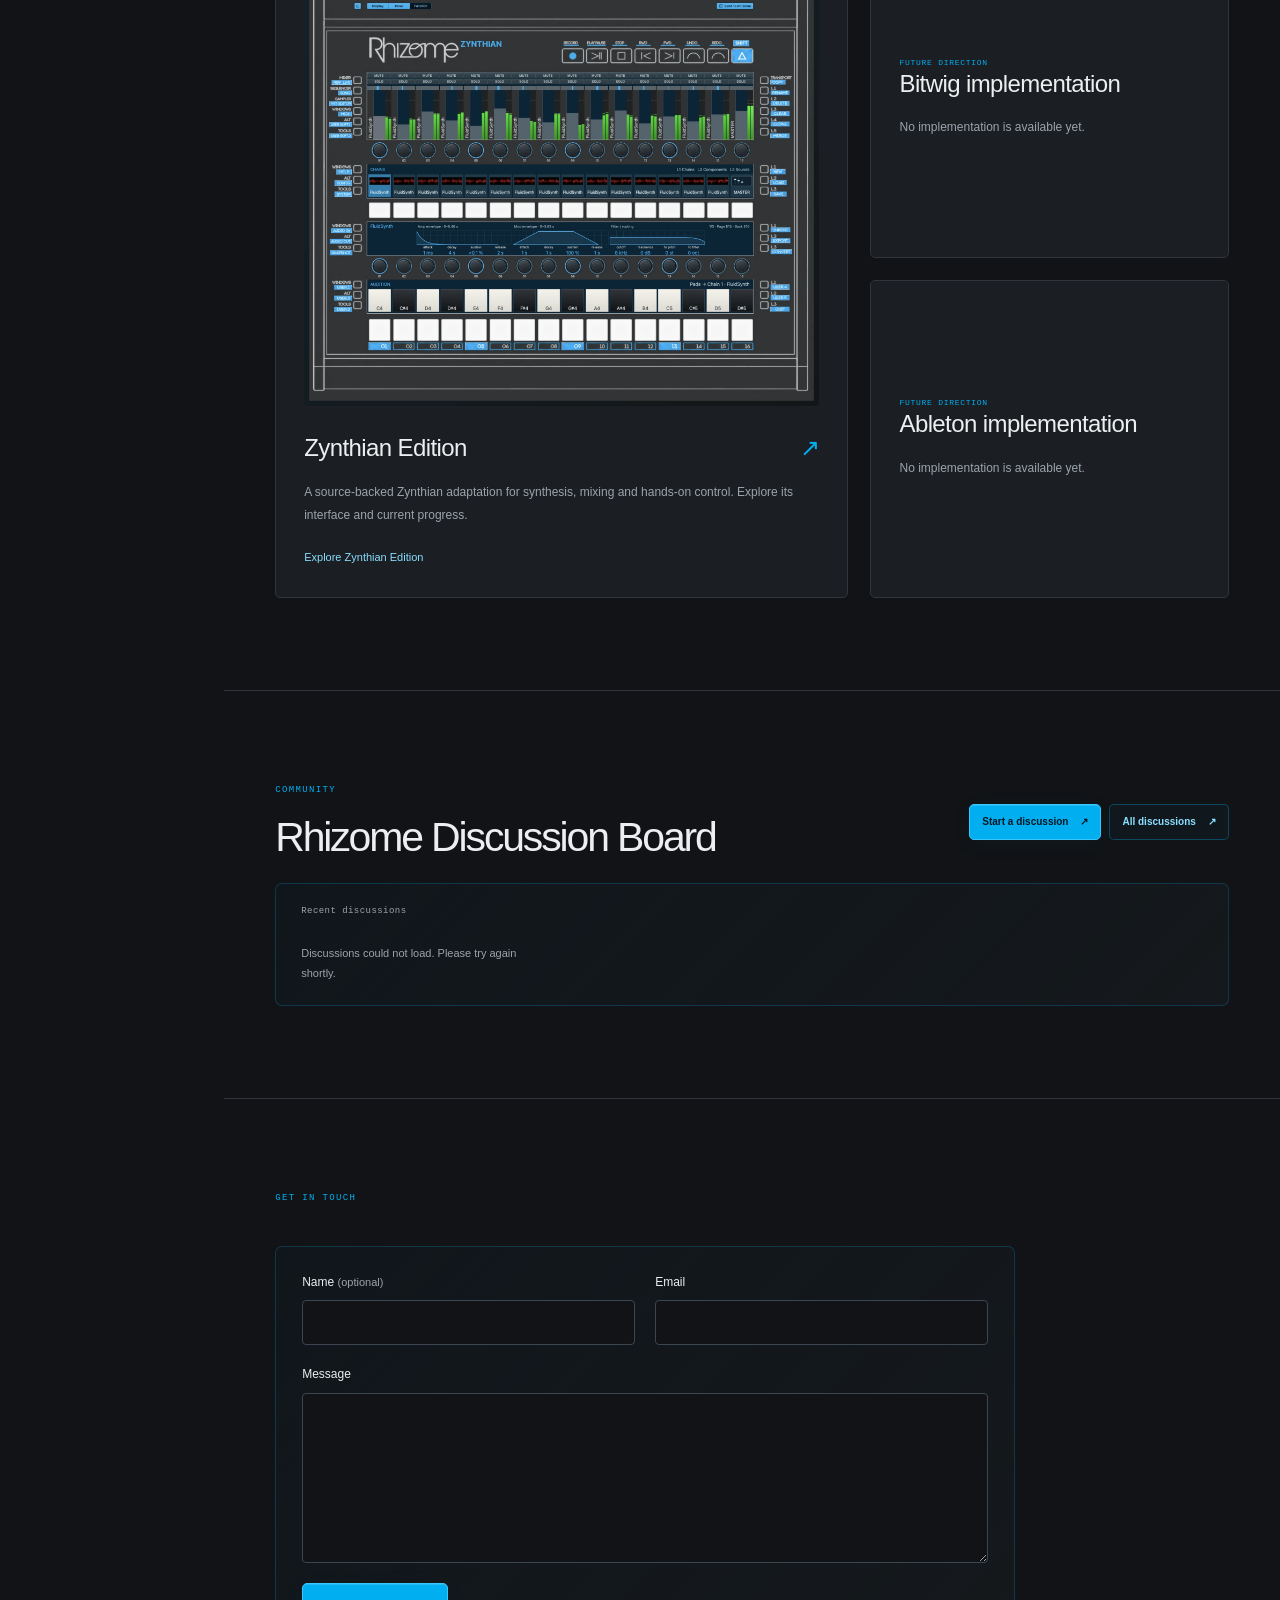
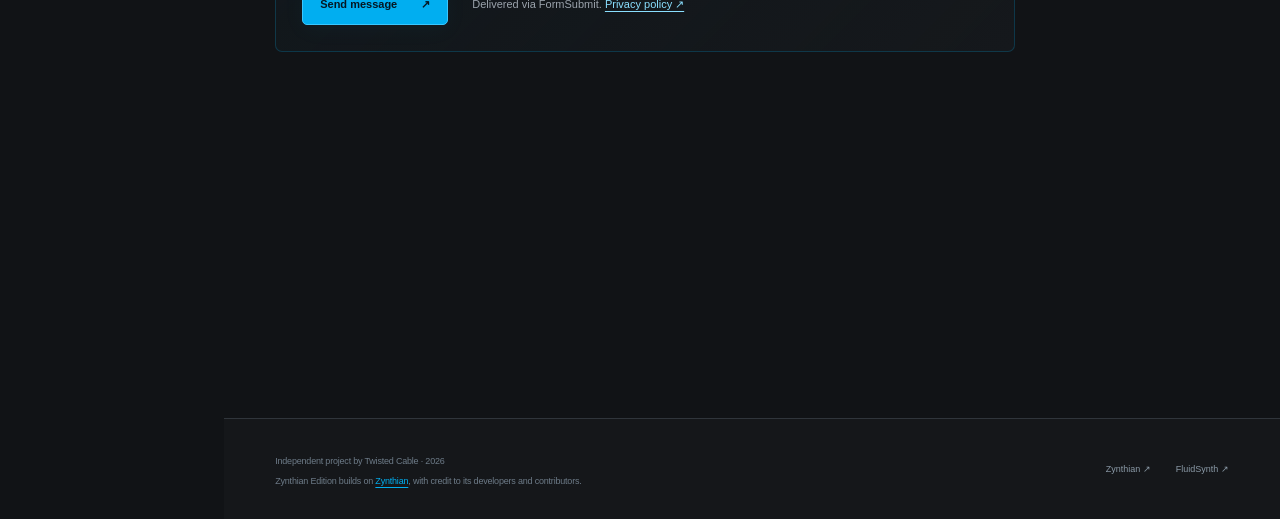
==== commit b236a3ae: "Remove duplicate Overview credit line" ====
--- a/website/index.html
+++ b/website/index.html
@@ -115,7 +115,7 @@
           <h1 id="hero-title">Rhizome<br><span>Controller</span></h1>
           <p class="hero-detail">A shared home for Rhizome LE and SXE owners. Keeping the hardware useful through shared knowledge and new software implementations.</p>
           <div class="hero-actions"><a class="button button-primary" href="#projects">Explore the projects <span aria-hidden="true">↗</span></a></div>
-          <div class="hero-platform"><span class="platform-mark" aria-hidden="true">◫</span><span>Rhizome LE &amp; Rhizome SXE<br><small>Independent project by Twisted Cable</small></span></div>
+          <div class="hero-platform"><span class="platform-mark" aria-hidden="true">◫</span><span>Rhizome LE &amp; Rhizome SXE</span></div>
         </div>
         <div class="hero-visual"><div class="visual-orbit" aria-hidden="true"></div>
           <div class="device-shot"><img src="assets/rhizome-panel-wireframe.png" alt="Rhizome LE panel drawing with four display windows and physical controls" width="1367" height="1150" fetchpriority="high"></div>
